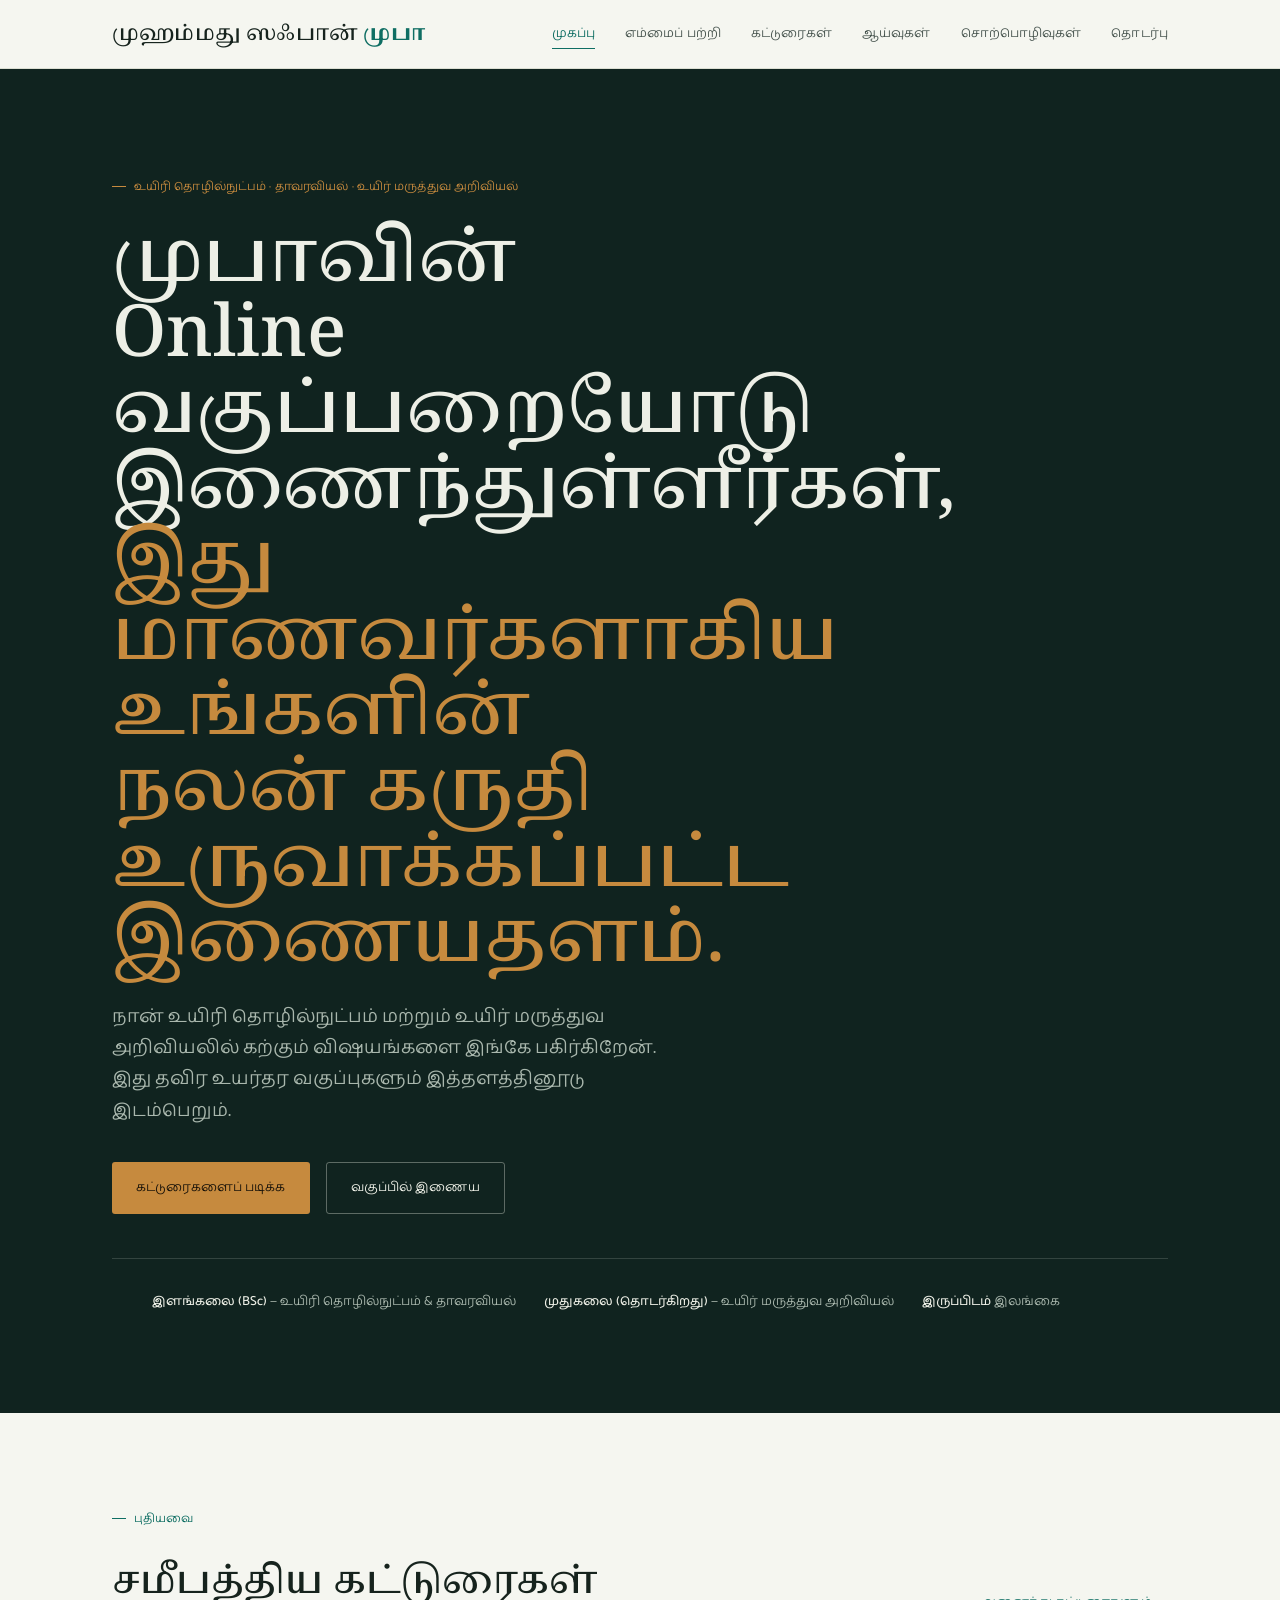
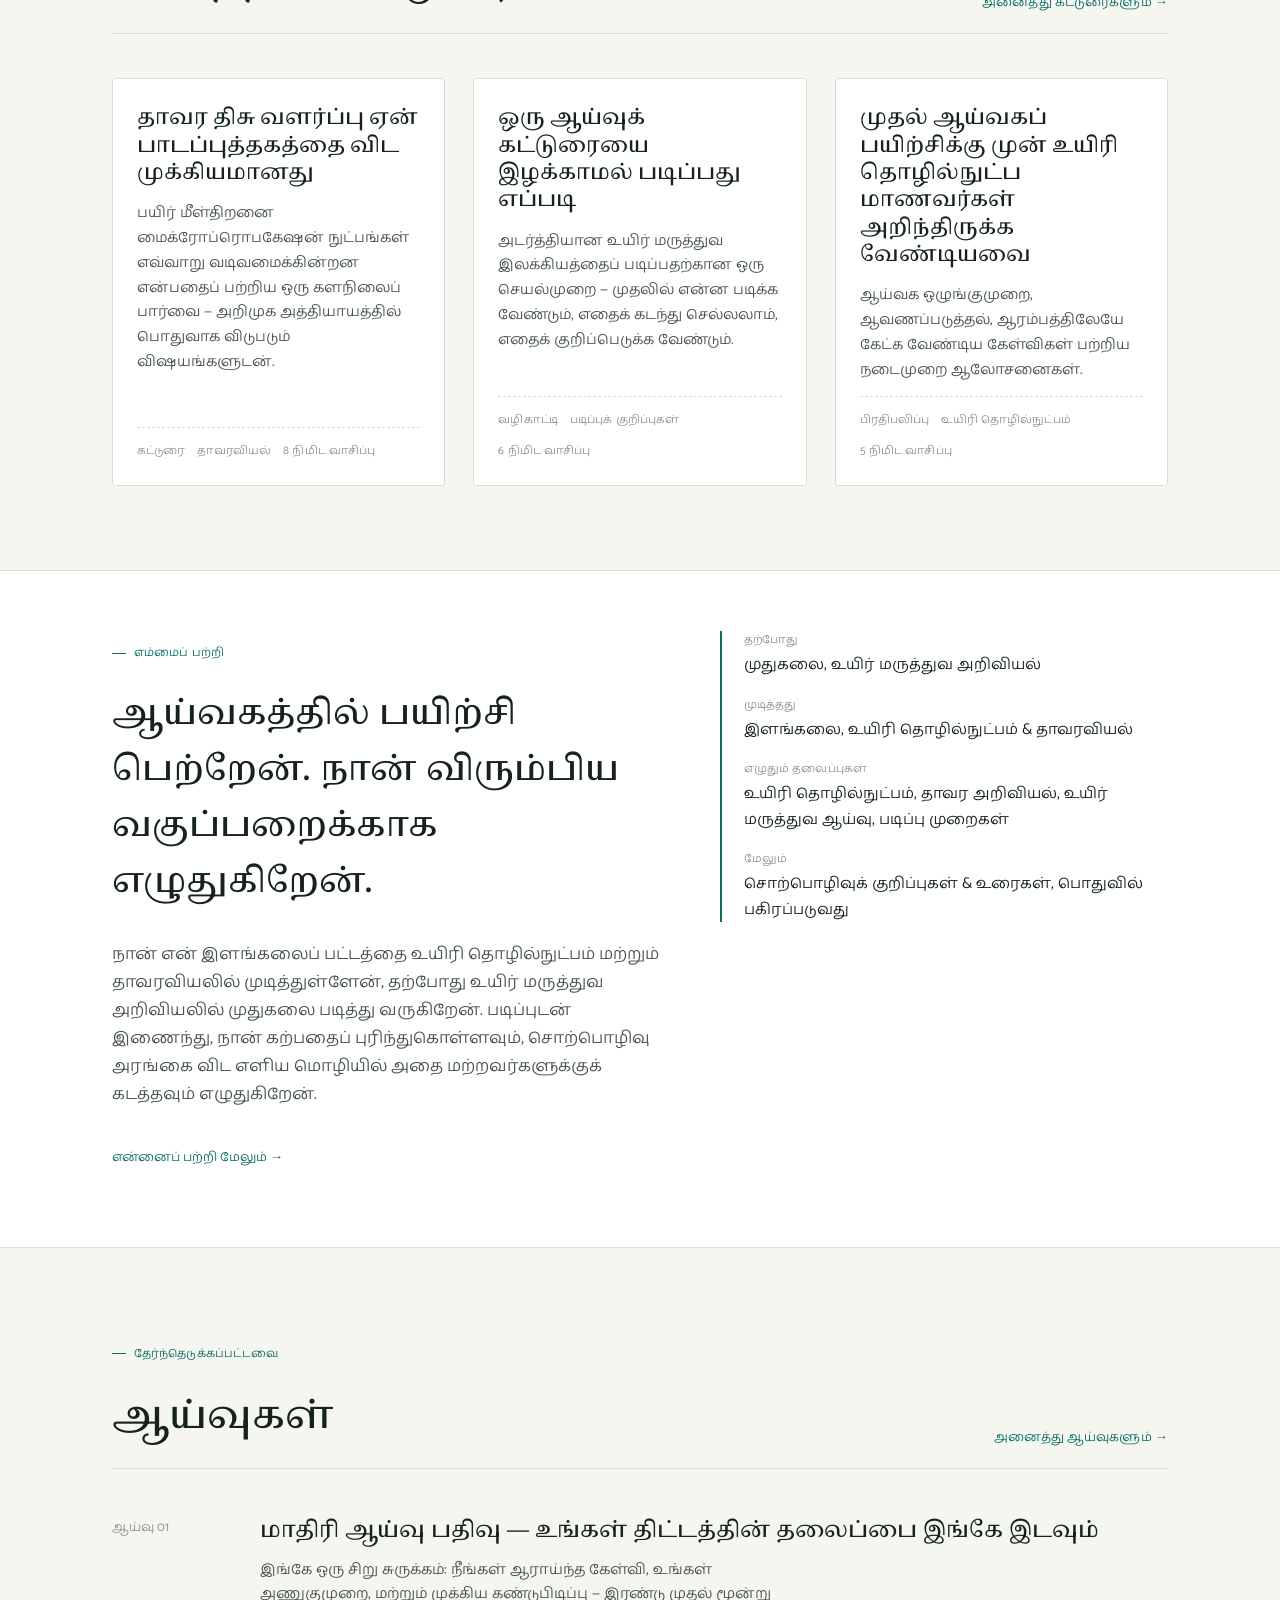
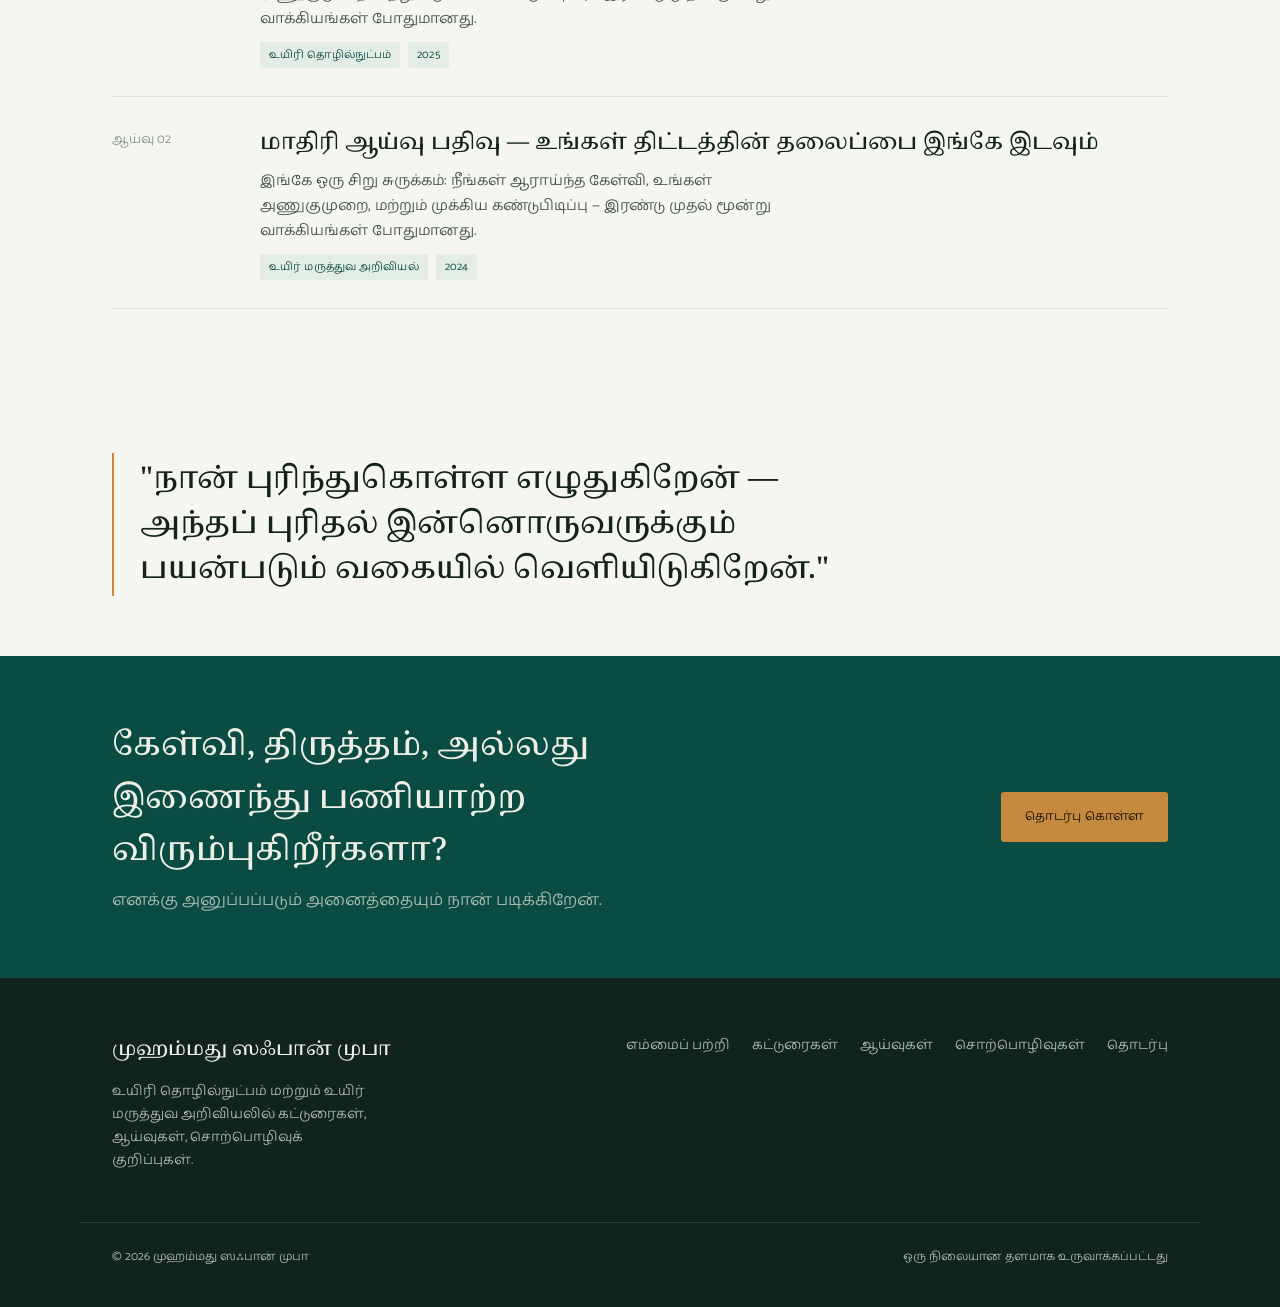
==== index.html @ 87cf4299 "Update index.html" ====
<!DOCTYPE html>
<html lang="ta">
<head>
<meta charset="UTF-8">
<meta name="viewport" content="width=device-width, initial-scale=1.0">
<title>முஹம்மது ஸஃபான் முபா — கட்டுரைகள், ஆய்வுகள் மற்றும் கல்விச் செயல்பாடுகள்</title>
<meta name="description" content="முஹம்மது ஸஃபான் முபா அவர்களின் தனிப்பட்ட கல்வித் தளம் — உயிரி தொழில்நுட்பம், தாவரவியல் மற்றும் உயிர் மருத்துவ அறிவியலில் கட்டுரைகள், ஆய்வுகள், சொற்பொழிவுகள்.">
<link rel="preconnect" href="https://fonts.googleapis.com">
<link rel="preconnect" href="https://fonts.gstatic.com" crossorigin>
<link href="https://fonts.googleapis.com/css2?family=Noto+Serif+Tamil:wght@400;500;600;700&family=Catamaran:wght@400;500;600;700&display=swap" rel="stylesheet">
<link rel="stylesheet" href="css/style.css">
</head>
<body>

<nav class="site-nav">
  <div class="wrap">
    <a href="index.html" class="brand">முஹம்மது ஸஃபான் <strong>முபா</strong></a>
    <button class="nav-toggle" id="navToggle" aria-expanded="false" aria-controls="navLinks">மெனு</button>
    <ul class="nav-links" id="navLinks">
      <li><a href="index.html" aria-current="page">முகப்பு</a></li>
      <li><a href="about.html">எம்மைப் பற்றி</a></li>
      <li><a href="writings.html">கட்டுரைகள்</a></li>
      <li><a href="research.html">ஆய்வுகள்</a></li>
      <li><a href="lectures.html">சொற்பொழிவுகள்</a></li>
      <li><a href="contact.html">தொடர்பு</a></li>
    </ul>
  </div>
</nav>

<header class="hero">
  <div class="wrap">
    <p class="label on-dark">உயிரி தொழில்நுட்பம் · தாவரவியல் · உயிர் மருத்துவ அறிவியல்</p>
    <h1>முபாவின் Online வகுப்பறையோடு இணைந்துள்ளீர்கள்,<br><em> இது மாணவர்களாகிய உங்களின் நலன் கருதி உருவாக்கப்பட்ட இணையதளம்.</em></h1>
    <p class="lede">நான் உயிரி தொழில்நுட்பம் மற்றும் உயிர் மருத்துவ அறிவியலில் கற்கும் விஷயங்களை இங்கே பகிர்கிறேன். இது தவிர உயர்தர வகுப்புகளும் இத்தளத்தினூடு இடம்பெறும்.</p>
    <div class="hero-actions">
      <a href="writings.html" class="btn btn-primary">கட்டுரைகளைப் படிக்க</a>
      <a href="research.html" class="btn btn-ghost">வகுப்பில் இணைய</a>
    </div>
    <ul class="credentials">
      <li><strong>இளங்கலை (BSc)</strong> — உயிரி தொழில்நுட்பம் &amp; தாவரவியல்</li>
      <li><strong>முதுகலை (தொடர்கிறது)</strong> — உயிர் மருத்துவ அறிவியல்</li>
      <li><strong>இருப்பிடம்</strong> இலங்கை</li>
    </ul>
  </div>
</header>

<main>

  <section class="block">
    <div class="wrap">
      <div class="block-head">
        <div>
          <p class="label">புதியவை</p>
          <h2>சமீபத்திய கட்டுரைகள்</h2>
        </div>
        <a href="writings.html" class="see-all">அனைத்து கட்டுரைகளும் →</a>
      </div>
      <div class="card-grid">

        <a href="writings/article-template.html" class="card">
          <h3>தாவர திசு வளர்ப்பு ஏன் பாடப்புத்தகத்தை விட முக்கியமானது</h3>
          <p>பயிர் மீள்திறனை மைக்ரோப்ரொபகேஷன் நுட்பங்கள் எவ்வாறு வடிவமைக்கின்றன என்பதைப் பற்றிய ஒரு களநிலைப் பார்வை — அறிமுக அத்தியாயத்தில் பொதுவாக விடுபடும் விஷயங்களுடன்.</p>
          <div class="meta"><span>கட்டுரை</span><span>தாவரவியல்</span><span>8 நிமிட வாசிப்பு</span></div>
        </a>

        <a href="writings/article-template.html" class="card">
          <h3>ஒரு ஆய்வுக் கட்டுரையை இழக்காமல் படிப்பது எப்படி</h3>
          <p>அடர்த்தியான உயிர் மருத்துவ இலக்கியத்தைப் படிப்பதற்கான ஒரு செயல்முறை — முதலில் என்ன படிக்க வேண்டும், எதைக் கடந்து செல்லலாம், எதைக் குறிப்பெடுக்க வேண்டும்.</p>
          <div class="meta"><span>வழிகாட்டி</span><span>படிப்புக் குறிப்புகள்</span><span>6 நிமிட வாசிப்பு</span></div>
        </a>

        <a href="writings/article-template.html" class="card">
          <h3>முதல் ஆய்வகப் பயிற்சிக்கு முன் உயிரி தொழில்நுட்ப மாணவர்கள் அறிந்திருக்க வேண்டியவை</h3>
          <p>ஆய்வக ஒழுங்குமுறை, ஆவணப்படுத்தல், ஆரம்பத்திலேயே கேட்க வேண்டிய கேள்விகள் பற்றிய நடைமுறை ஆலோசனைகள்.</p>
          <div class="meta"><span>பிரதிபலிப்பு</span><span>உயிரி தொழில்நுட்பம்</span><span>5 நிமிட வாசிப்பு</span></div>
        </a>

      </div>
    </div>
  </section>

  <section class="block tight" style="background:var(--bg-card); border-top:1px solid var(--paper-line); border-bottom:1px solid var(--paper-line);">
    <div class="wrap bio-grid">
      <div>
        <p class="label">எம்மைப் பற்றி</p>
        <h2>ஆய்வகத்தில் பயிற்சி பெற்றேன். நான் விரும்பிய வகுப்பறைக்காக எழுதுகிறேன்.</h2>
        <p style="margin-top:16px; color:var(--ink-soft); max-width:56ch;">
          நான் என் இளங்கலைப் பட்டத்தை உயிரி தொழில்நுட்பம் மற்றும் தாவரவியலில் முடித்துள்ளேன், தற்போது உயிர் மருத்துவ அறிவியலில் முதுகலை படித்து வருகிறேன்.
          படிப்புடன் இணைந்து, நான் கற்பதைப் புரிந்துகொள்ளவும், சொற்பொழிவு அரங்கை விட எளிய மொழியில் அதை மற்றவர்களுக்குக் கடத்தவும் எழுதுகிறேன்.
        </p>
        <p style="margin-top:34px;"><a href="about.html" class="see-all" style="color:var(--accent); font-family:var(--font-mono); font-size:13px; text-decoration:none;">என்னைப் பற்றி மேலும் →</a></p>
      </div>
      <div class="fact-sheet">
        <div class="fact"><span class="k">தற்போது</span><span class="v">முதுகலை, உயிர் மருத்துவ அறிவியல்</span></div>
        <div class="fact"><span class="k">முடித்தது</span><span class="v">இளங்கலை, உயிரி தொழில்நுட்பம் &amp; தாவரவியல்</span></div>
        <div class="fact"><span class="k">எழுதும் தலைப்புகள்</span><span class="v">உயிரி தொழில்நுட்பம், தாவர அறிவியல், உயிர் மருத்துவ ஆய்வு, படிப்பு முறைகள்</span></div>
        <div class="fact"><span class="k">மேலும்</span><span class="v">சொற்பொழிவுக் குறிப்புகள் &amp; உரைகள், பொதுவில் பகிரப்படுவது</span></div>
      </div>
    </div>
  </section>

  <section class="block">
    <div class="wrap">
      <div class="block-head">
        <div>
          <p class="label">தேர்ந்தெடுக்கப்பட்டவை</p>
          <h2>ஆய்வுகள்</h2>
        </div>
        <a href="research.html" class="see-all">அனைத்து ஆய்வுகளும் →</a>
      </div>
      <div class="entry-list">
        <a href="research.html" class="entry">
          <span class="idx">ஆய்வு 01</span>
          <div>
            <h3>மாதிரி ஆய்வு பதிவு — உங்கள் திட்டத்தின் தலைப்பை இங்கே இடவும்</h3>
            <p>இங்கே ஒரு சிறு சுருக்கம்: நீங்கள் ஆராய்ந்த கேள்வி, உங்கள் அணுகுமுறை, மற்றும் முக்கிய கண்டுபிடிப்பு — இரண்டு முதல் மூன்று வாக்கியங்கள் போதுமானது.</p>
            <div class="tags"><span class="tag">உயிரி தொழில்நுட்பம்</span><span class="tag">2025</span></div>
          </div>
        </a>
        <a href="research.html" class="entry">
          <span class="idx">ஆய்வு 02</span>
          <div>
            <h3>மாதிரி ஆய்வு பதிவு — உங்கள் திட்டத்தின் தலைப்பை இங்கே இடவும்</h3>
            <p>இங்கே ஒரு சிறு சுருக்கம்: நீங்கள் ஆராய்ந்த கேள்வி, உங்கள் அணுகுமுறை, மற்றும் முக்கிய கண்டுபிடிப்பு — இரண்டு முதல் மூன்று வாக்கியங்கள் போதுமானது.</p>
            <div class="tags"><span class="tag">உயிர் மருத்துவ அறிவியல்</span><span class="tag">2024</span></div>
          </div>
        </a>
      </div>
    </div>
  </section>

  <section class="block tight">
    <div class="wrap">
      <blockquote class="pull">"நான் புரிந்துகொள்ள எழுதுகிறேன் — அந்தப் புரிதல் இன்னொருவருக்கும் பயன்படும் வகையில் வெளியிடுகிறேன்."</blockquote>
    </div>
  </section>

</main>

<section class="cta-band">
  <div class="wrap">
    <div>
      <h2>கேள்வி, திருத்தம், அல்லது இணைந்து பணியாற்ற விரும்புகிறீர்களா?</h2>
      <p>எனக்கு அனுப்பப்படும் அனைத்தையும் நான் படிக்கிறேன்.</p>
    </div>
    <a href="contact.html" class="btn btn-primary">தொடர்பு கொள்ள</a>
  </div>
</section>

<footer class="site-footer">
  <div class="wrap">
    <div>
      <div class="f-brand">முஹம்மது ஸஃபான் முபா</div>
      <p style="max-width:34ch; color:var(--on-dark-soft); font-size:14px;">உயிரி தொழில்நுட்பம் மற்றும் உயிர் மருத்துவ அறிவியலில் கட்டுரைகள், ஆய்வுகள், சொற்பொழிவுக் குறிப்புகள்.</p>
    </div>
    <ul class="f-links">
      <li><a href="about.html">எம்மைப் பற்றி</a></li>
      <li><a href="writings.html">கட்டுரைகள்</a></li>
      <li><a href="research.html">ஆய்வுகள்</a></li>
      <li><a href="lectures.html">சொற்பொழிவுகள்</a></li>
      <li><a href="contact.html">தொடர்பு</a></li>
    </ul>
  </div>
  <div class="wrap f-bottom">
    <span>© <span id="year"></span> முஹம்மது ஸஃபான் முபா</span>
    <span>ஒரு நிலையான தளமாக உருவாக்கப்பட்டது</span>
  </div>
</footer>

<script src="js/main.js"></script>
</body>
</html>
---- css/style.css ----
/* ============================================================
   Mohammed Sahfan Muba — Personal Academic Site
   Design tokens
   ============================================================ */

:root{
  /* Color */
  --bg:            #F5F6F0;   /* pale herbarium paper */
  --bg-card:       #FFFFFF;
  --bg-dark:       #10231F;   /* deep botanical ink — hero / footer */
  --bg-dark-soft:  #16302A;
  --ink:           #16231D;   /* primary text */
  --ink-soft:      #495650;   /* secondary text */
  --ink-faint:     #8A9690;   /* tertiary / meta text on light */
  --paper-line:    #DBDED2;   /* hairline rules on light */
  --accent:        #0F6E63;   /* specimen teal */
  --accent-deep:   #0A4C44;
  --amber:         #C68A3E;   /* stain-amber, used sparingly */
  --on-dark:       #EDEFE6;
  --on-dark-soft:  #A9B7AD;

  /* Type — Tamil-first stack */
  --font-display: "Noto Serif Tamil", "Iowan Old Style", Georgia, serif;
  --font-body:    "Catamaran", "Noto Sans Tamil", "Segoe UI", sans-serif;
  --font-mono:    "Catamaran", "Noto Sans Tamil", sans-serif;

  --radius: 3px;
}

*{ box-sizing: border-box; }
html{ scroll-behavior: smooth; }

body{
  margin:0;
  background: var(--bg);
  color: var(--ink);
  font-family: var(--font-body);
  font-size: 17px;
  line-height: 1.65;
  -webkit-font-smoothing: antialiased;
}

@media (prefers-reduced-motion: reduce){
  html{ scroll-behavior:auto; }
  *{ animation-duration: 0.001ms !important; transition-duration: 0.001ms !important; }
}

img{ max-width:100%; display:block; }
a{ color: inherit; }

.wrap{
  max-width: 1120px;
  margin: 0 auto;
  padding: 0 32px;
}

/* ---------- Specimen label — signature element ---------- */
.label{
  font-family: var(--font-mono);
  font-size: 12px;
  letter-spacing: 0.01em;
  text-transform: uppercase;
  color: var(--accent);
  display: inline-flex;
  align-items: center;
  gap: 8px;
}
.label::before{
  content: "";
  width: 14px;
  height: 1px;
  background: var(--accent);
  display: inline-block;
}
.label.on-dark{ color: var(--amber); }
.label.on-dark::before{ background: var(--amber); }
.label.muted{ color: var(--ink-faint); }
.label.muted::before{ background: var(--ink-faint); }

/* ---------- Nav ---------- */
.site-nav{
  position: sticky;
  top: 0;
  z-index: 40;
  background: rgba(245,246,240,0.92);
  backdrop-filter: blur(6px);
  border-bottom: 1px solid var(--paper-line);
}
.site-nav .wrap{
  display:flex;
  align-items:center;
  justify-content:space-between;
  height: 68px;
}
.brand{
  font-family: var(--font-display);
  font-size: 21px;
  font-weight: 500;
  text-decoration:none;
  color: var(--ink);
  letter-spacing: 0.01em;
}
.brand strong{ font-weight: 700; color: var(--accent); }
.nav-links{
  display:flex;
  gap: 30px;
  list-style:none;
  margin:0; padding:0;
  font-family: var(--font-mono);
  font-size: 13px;
  letter-spacing: 0.01em;
  text-transform: uppercase;
}
.nav-links a{
  text-decoration:none;
  color: var(--ink-soft);
  padding-bottom: 4px;
  border-bottom: 1px solid transparent;
  transition: color .15s ease, border-color .15s ease;
}
.nav-links a:hover,
.nav-links a[aria-current="page"]{
  color: var(--accent);
  border-color: var(--accent);
}
.nav-toggle{ display:none; }

@media (max-width: 760px){
  .nav-links{
    position:absolute;
    top:68px; left:0; right:0;
    background: var(--bg);
    border-bottom: 1px solid var(--paper-line);
    flex-direction:column;
    gap: 0;
    padding: 8px 32px 20px;
    display:none;
  }
  .nav-links.open{ display:flex; }
  .nav-links a{ padding: 12px 0; border-bottom: 1px solid var(--paper-line); width:100%; }
  .nav-toggle{
    display:inline-flex;
    background:none; border:none; cursor:pointer;
    font-family: var(--font-mono); font-size: 13px; letter-spacing: 0.01em;
    text-transform:uppercase; color:var(--ink); align-items:center; gap:8px;
  }
}

/* ---------- Hero ---------- */
.hero{
  background: var(--bg-dark);
  color: var(--on-dark);
  padding: 96px 0 88px;
  position: relative;
  overflow: hidden;
}
.hero .wrap{ position:relative; z-index:2; }
.hero .label{ margin-bottom: 26px; }
.hero h1{
  font-family: var(--font-display);
  font-weight: 500;
  font-size: clamp(40px, 6vw, 72px);
  line-height: 1.05;
  margin: 0 0 22px;
  max-width: 14ch;
}
.hero h1 em{
  font-style: normal;
  color: var(--amber);
  font-weight: 500;
}
.hero p.lede{
  font-size: 19px;
  color: var(--on-dark-soft);
  max-width: 52ch;
  margin: 0 0 36px;
}
.hero-actions{ display:flex; gap: 16px; flex-wrap:wrap; }

.btn{
  font-family: var(--font-mono);
  font-size: 13px;
  letter-spacing: 0.01em;
  text-transform: uppercase;
  text-decoration:none;
  padding: 14px 24px;
  border-radius: var(--radius);
  display:inline-flex;
  align-items:center;
  gap:10px;
  transition: transform .15s ease, background .15s ease, border-color .15s ease;
}
.btn-primary{
  background: var(--amber);
  color: #1B140A;
}
.btn-primary:hover{ transform: translateY(-1px); }
.btn-ghost{
  border: 1px solid rgba(237,239,230,0.35);
  color: var(--on-dark);
}
.btn-ghost:hover{ border-color: var(--amber); color: var(--amber); }

/* botanical line-art accent */
.hero-veins{
  position:absolute;
  right: -60px; top: 50%; transform: translateY(-50%);
  width: 480px; height: 480px;
  opacity: 0.16;
  z-index:1;
  pointer-events:none;
}
@media (max-width: 900px){ .hero-veins{ display:none; } }

.credentials{
  display:flex;
  flex-wrap:wrap;
  gap: 10px 28px;
  margin-top: 44px;
  padding-top: 32px;
  border-top: 1px solid rgba(237,239,230,0.16);
  font-family: var(--font-mono);
  font-size: 13px;
  color: var(--on-dark-soft);
}
.credentials li{ list-style:none; }
.credentials strong{ color: var(--on-dark); font-weight: 500; }

/* ---------- Section scaffolding ---------- */
section.block{ padding: 84px 0; }
section.block.tight{ padding: 60px 0; }
.block-head{
  display:flex;
  justify-content:space-between;
  align-items:flex-end;
  gap: 20px;
  margin-bottom: 44px;
  border-bottom: 1px solid var(--paper-line);
  padding-bottom: 20px;
}
.block-head h2{
  font-family: var(--font-display);
  font-size: clamp(28px, 3.4vw, 38px);
  font-weight: 500;
  margin: 10px 0 0;
}
.block-head .see-all{
  font-family: var(--font-mono);
  font-size: 13px;
  text-transform: uppercase;
  letter-spacing: 0.01em;
  text-decoration: none;
  color: var(--accent);
  white-space: nowrap;
}
.block-head .see-all:hover{ text-decoration: underline; }

/* ---------- Cards ---------- */
.card-grid{
  display:grid;
  grid-template-columns: repeat(3, 1fr);
  gap: 28px;
}
@media (max-width: 900px){ .card-grid{ grid-template-columns: 1fr 1fr; } }
@media (max-width: 640px){ .card-grid{ grid-template-columns: 1fr; } }

.card{
  background: var(--bg-card);
  border: 1px solid var(--paper-line);
  border-radius: var(--radius);
  padding: 26px 24px 24px;
  display:flex;
  flex-direction:column;
  gap: 14px;
  text-decoration:none;
  color: var(--ink);
  transition: border-color .15s ease, transform .15s ease;
}
.card:hover{ border-color: var(--accent); transform: translateY(-2px); }
.card h3{
  font-family: var(--font-display);
  font-size: 21px;
  font-weight: 500;
  margin: 0;
  line-height: 1.3;
}
.card p{ margin:0; color: var(--ink-soft); font-size: 15px; }
.card .meta{
  font-family: var(--font-mono);
  font-size: 11.5px;
  letter-spacing: 0.01em;
  text-transform: uppercase;
  color: var(--ink-faint);
  display:flex; gap: 12px; flex-wrap:wrap;
  margin-top: auto;
  padding-top: 14px;
  border-top: 1px dashed var(--paper-line);
}

/* ---------- Lists (research / lectures) ---------- */
.entry-list{ display:flex; flex-direction:column; }
.entry{
  display:grid;
  grid-template-columns: 120px 1fr;
  gap: 28px;
  padding: 28px 0;
  border-bottom: 1px solid var(--paper-line);
  text-decoration:none;
  color: var(--ink);
}
.entry:first-child{ padding-top:0; }
.entry .idx{
  font-family: var(--font-mono);
  font-size: 13px;
  color: var(--ink-faint);
  padding-top: 4px;
}
.entry h3{
  font-family: var(--font-display);
  font-size: 22px;
  font-weight: 500;
  margin: 0 0 8px;
}
.entry p{ margin:0 0 10px; color: var(--ink-soft); font-size: 15px; max-width: 62ch; }
.entry .tags{ display:flex; gap:8px; flex-wrap:wrap; }
.tag{
  font-family: var(--font-mono);
  font-size: 11px;
  text-transform:uppercase;
  letter-spacing: 0.01em;
  color: var(--accent-deep);
  background: rgba(15,110,99,0.08);
  padding: 4px 9px;
  border-radius: 2px;
}
@media (max-width: 640px){
  .entry{ grid-template-columns: 1fr; gap: 6px; }
}

/* ---------- About / bio strip ---------- */
.bio-grid{
  display:grid;
  grid-template-columns: 1.1fr 0.9fr;
  gap: 60px;
  align-items:start;
}
@media (max-width: 800px){ .bio-grid{ grid-template-columns: 1fr; gap: 36px; } }
.bio-grid h2{
  font-family: var(--font-display);
  font-size: clamp(26px, 3vw, 34px);
  font-weight: 500;
  margin-top: 12px;
}
.fact-sheet{
  border-left: 2px solid var(--accent);
  padding-left: 22px;
  display:flex;
  flex-direction:column;
  gap: 18px;
}
.fact{ display:flex; flex-direction:column; gap:2px; }
.fact .k{
  font-family: var(--font-mono);
  font-size: 11.5px;
  text-transform:uppercase;
  letter-spacing: 0.01em;
  color: var(--ink-faint);
}
.fact .v{ font-size: 15.5px; color: var(--ink); }

/* ---------- Pull quote ---------- */
.pull{
  font-family: var(--font-display);
  font-style: normal;
  font-weight: 500;
  font-size: clamp(22px, 2.6vw, 30px);
  line-height: 1.5;
  color: var(--ink);
  max-width: 46ch;
  margin: 0;
  padding: 4px 0 4px 26px;
  border-left: 2px solid var(--amber);
}

/* ---------- CTA band ---------- */
.cta-band{
  background: var(--accent-deep);
  color: var(--on-dark);
  padding: 64px 0;
}
.cta-band .wrap{
  display:flex;
  justify-content:space-between;
  align-items:center;
  gap: 24px;
  flex-wrap:wrap;
}
.cta-band h2{
  font-family: var(--font-display);
  font-weight: 500;
  font-size: clamp(24px, 3vw, 32px);
  margin:0;
  max-width: 30ch;
}
.cta-band p{ margin: 8px 0 0; color: var(--on-dark-soft); }

/* ---------- Footer ---------- */
footer.site-footer{
  background: var(--bg-dark);
  color: var(--on-dark-soft);
  padding: 56px 0 40px;
  font-size: 14px;
}
footer .wrap{
  display:flex;
  justify-content:space-between;
  gap: 30px;
  flex-wrap:wrap;
}
footer .f-brand{
  font-family: var(--font-display);
  font-weight: 500;
  font-size: 19px;
  color: var(--on-dark);
  margin-bottom: 10px;
}
footer .f-links{ display:flex; gap: 22px; list-style:none; padding:0; margin:0; flex-wrap:wrap; }
footer .f-links a{ text-decoration:none; color: var(--on-dark-soft); }
footer .f-links a:hover{ color: var(--amber); }
footer .f-bottom{
  margin-top: 36px;
  padding-top: 24px;
  border-top: 1px solid rgba(237,239,230,0.12);
  font-family: var(--font-mono);
  font-size: 12px;
  display:flex;
  justify-content:space-between;
  flex-wrap:wrap;
  gap: 10px;
}

/* ---------- Page header (inner pages) ---------- */
.page-header{
  background: var(--bg-dark);
  color: var(--on-dark);
  padding: 64px 0 52px;
}
.page-header h1{
  font-family: var(--font-display);
  font-weight: 500;
  font-size: clamp(34px, 5vw, 52px);
  margin: 16px 0 0;
}
.page-header p{ color: var(--on-dark-soft); max-width: 60ch; margin-top: 14px; }

/* ---------- Filter row (writings index) ---------- */
.filter-row{
  display:flex;
  gap: 10px;
  flex-wrap:wrap;
  margin-bottom: 40px;
}
.filter-row a{
  font-family: var(--font-mono);
  font-size: 12px;
  text-transform: uppercase;
  letter-spacing: 0.01em;
  text-decoration:none;
  color: var(--ink-soft);
  border: 1px solid var(--paper-line);
  padding: 8px 14px;
  border-radius: 999px;
}
.filter-row a.active,
.filter-row a:hover{ border-color: var(--accent); color: var(--accent); }

/* ---------- Article page ---------- */
.article{ padding: 64px 0 100px; }
.article .wrap{ max-width: 760px; }
.article .label{ margin-bottom: 18px; }
.article h1{
  font-family: var(--font-display);
  font-size: clamp(32px, 5vw, 46px);
  font-weight: 500;
  line-height: 1.15;
  margin: 0 0 18px;
}
.article .article-meta{
  font-family: var(--font-mono);
  font-size: 13px;
  color: var(--ink-faint);
  display:flex; gap:18px; flex-wrap:wrap;
  padding-bottom: 30px;
  margin-bottom: 40px;
  border-bottom: 1px solid var(--paper-line);
}
.article .lede{ font-size: 19px; color: var(--ink-soft); margin-bottom: 30px; }
.article h2{ font-family: var(--font-display); font-size: 26px; font-weight:500; margin-top: 46px; }
.article h3{ font-family: var(--font-display); font-size: 21px; font-weight:500; margin-top: 34px; }
.article p{ margin: 0 0 20px; }
.article blockquote{
  margin: 34px 0;
  padding-left: 24px;
  border-left: 2px solid var(--amber);
  font-family: var(--font-display);
  font-weight: 500;
  font-size: 20px;
  color: var(--ink-soft);
}
.article ul, .article ol{ padding-left: 22px; margin-bottom: 20px; }
.article li{ margin-bottom: 8px; }
.article .back-link{
  display:inline-flex; align-items:center; gap:8px;
  font-family: var(--font-mono); font-size: 13px; text-transform:uppercase;
  letter-spacing: 0.01em; text-decoration:none; color: var(--accent);
  margin-bottom: 30px;
}

/* ---------- Contact ---------- */
.contact-grid{
  display:grid;
  grid-template-columns: 1fr 1fr;
  gap: 60px;
}
@media (max-width: 800px){ .contact-grid{ grid-template-columns: 1fr; gap:36px; } }
.contact-list{ list-style:none; padding:0; margin:0; display:flex; flex-direction:column; gap:22px; }
.contact-list a{ text-decoration:none; }
.contact-list .k{
  font-family: var(--font-mono); font-size: 11.5px; text-transform:uppercase;
  letter-spacing: 0.01em; color: var(--ink-faint); display:block; margin-bottom:4px;
}
.contact-list .v{ font-size: 18px; font-family: var(--font-display); }
.contact-list .v:hover{ color: var(--accent); }

form.contact-form{ display:flex; flex-direction:column; gap: 18px; }
form.contact-form label{
  font-family: var(--font-mono); font-size: 11.5px; text-transform:uppercase;
  letter-spacing: 0.01em; color: var(--ink-faint); margin-bottom:6px; display:block;
}
form.contact-form input,
form.contact-form textarea{
  width:100%;
  font-family: var(--font-body);
  font-size: 15px;
  padding: 12px 14px;
  border: 1px solid var(--paper-line);
  border-radius: var(--radius);
  background: var(--bg-card);
  color: var(--ink);
}
form.contact-form input:focus,
form.contact-form textarea:focus{
  outline: 2px solid var(--accent);
  outline-offset: 1px;
}
form.contact-form button{
  align-self:flex-start;
  border:none;
  cursor:pointer;
  font-family: var(--font-mono);
  font-size: 13px;
  letter-spacing: 0.01em;
  text-transform:uppercase;
  background: var(--accent);
  color: #fff;
  padding: 14px 26px;
  border-radius: var(--radius);
}
form.contact-form button:hover{ background: var(--accent-deep); }

/* Focus visibility for all interactive elements */
a:focus-visible, button:focus-visible{
  outline: 2px solid var(--accent);
  outline-offset: 2px;
}
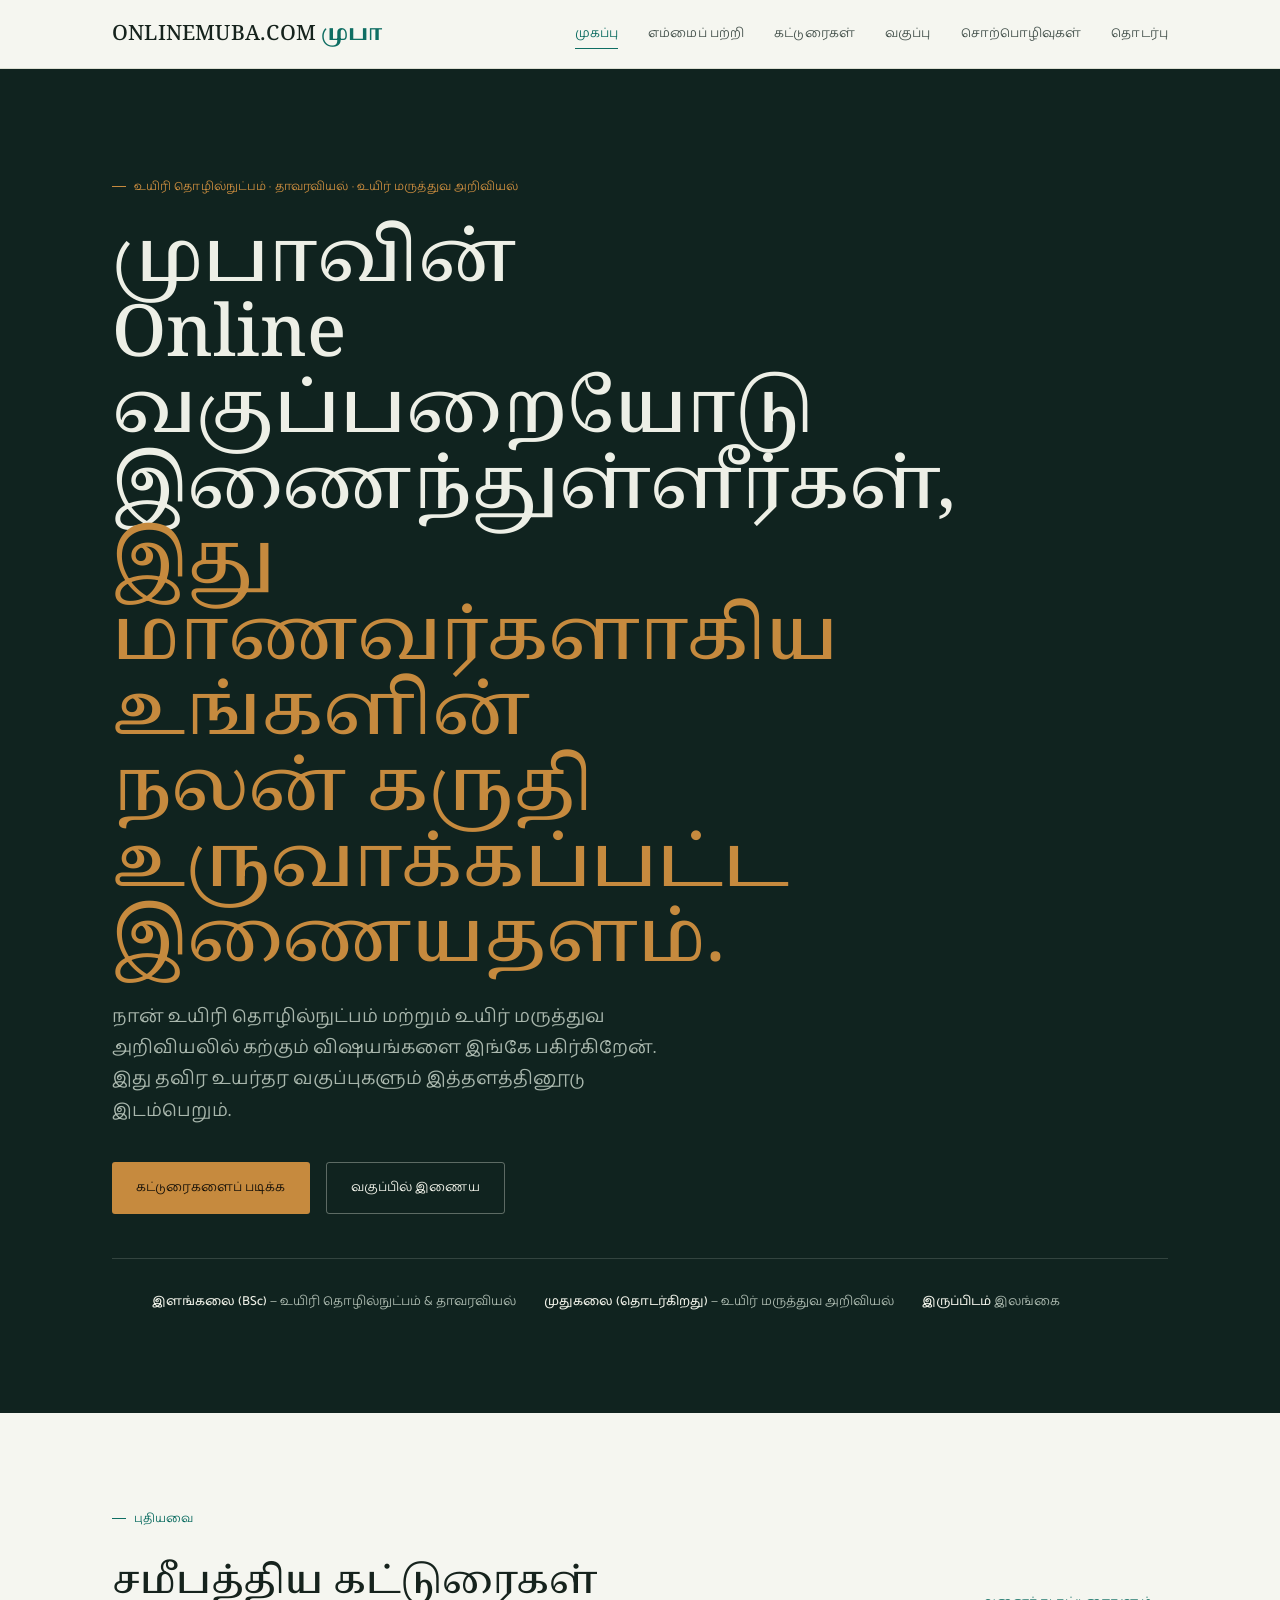
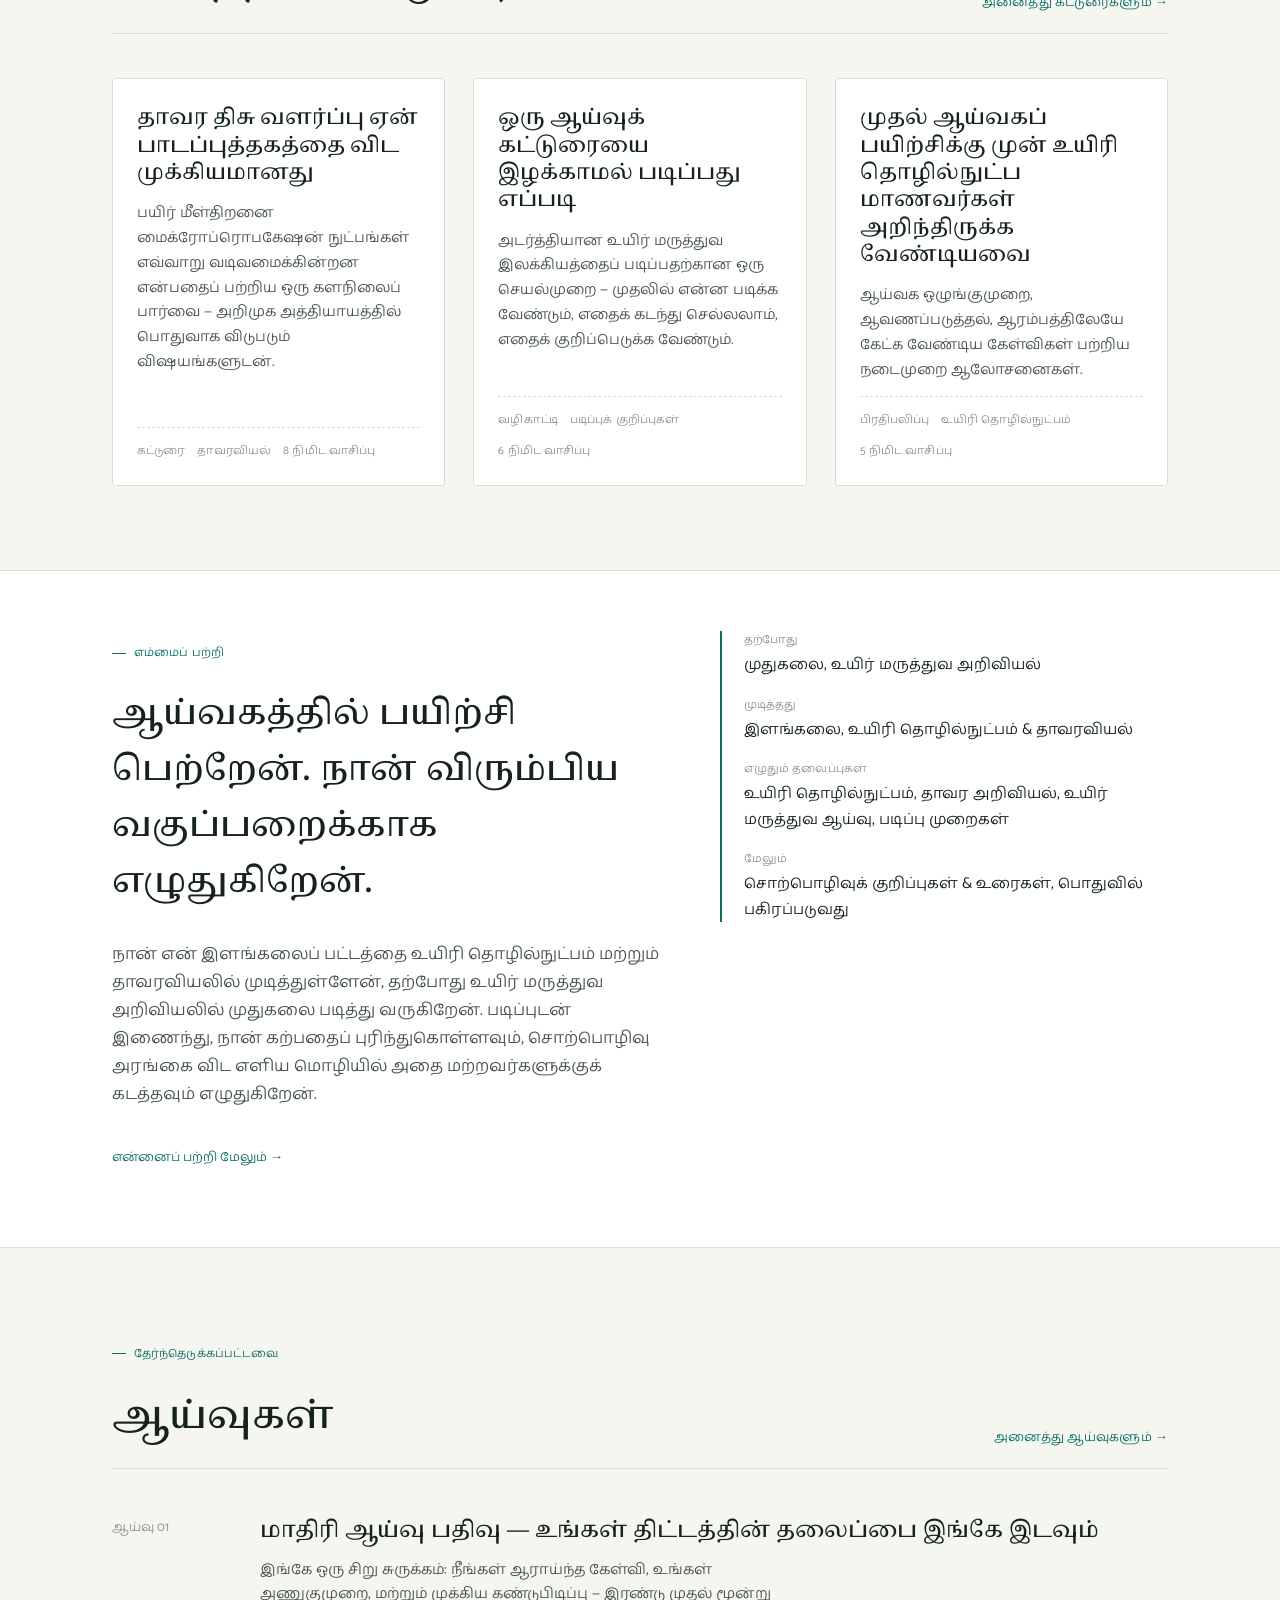
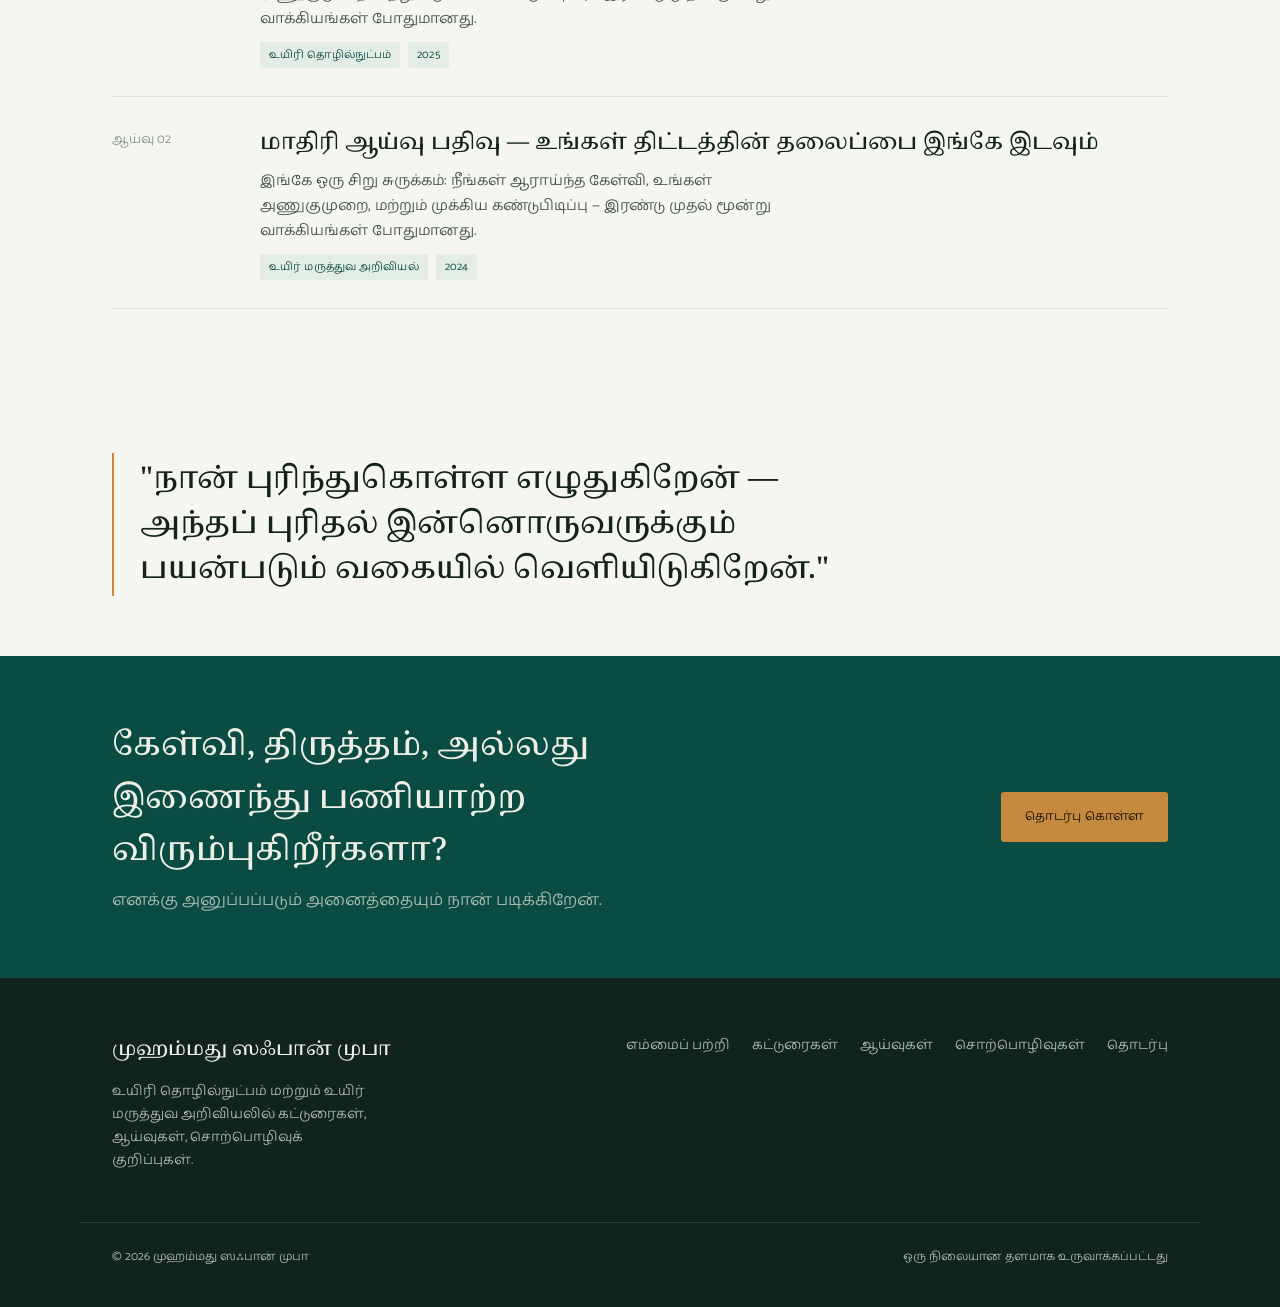
==== commit 56910118: "Update index.html" ====
--- a/index.html
+++ b/index.html
@@ -3,8 +3,8 @@
 <head>
 <meta charset="UTF-8">
 <meta name="viewport" content="width=device-width, initial-scale=1.0">
-<title>முஹம்மது ஸஃபான் முபா — கட்டுரைகள், ஆய்வுகள் மற்றும் கல்விச் செயல்பாடுகள்</title>
-<meta name="description" content="முஹம்மது ஸஃபான் முபா அவர்களின் தனிப்பட்ட கல்வித் தளம் — உயிரி தொழில்நுட்பம், தாவரவியல் மற்றும் உயிர் மருத்துவ அறிவியலில் கட்டுரைகள், ஆய்வுகள், சொற்பொழிவுகள்.">
+<title>ONLINEMUBA.COM — கட்டுரைகள், ஆய்வுகள் மற்றும் கல்விச் செயல்பாடுகள்</title>
+<meta name="description" content="முஹம்மது ஸஃபான் முபா அவர்களின் தனிப்பட்ட கல்வித் தளம் — உயிரி தொழில்நுட்பம், தாவரவியல் மற்றும் உயிர் மருத்துவ அறிவியலில் கட்டுரைகள், ஆய்வுகள், சொற்பொழிவுகள் என்பவற்றோடு தமிழ் மொழி விஞ்ஞான மாணவர்களுக்கு ஏற்ற வகையில் உருவாக்கப்பட்டுள்ளது.">
 <link rel="preconnect" href="https://fonts.googleapis.com">
 <link rel="preconnect" href="https://fonts.gstatic.com" crossorigin>
 <link href="https://fonts.googleapis.com/css2?family=Noto+Serif+Tamil:wght@400;500;600;700&family=Catamaran:wght@400;500;600;700&display=swap" rel="stylesheet">
@@ -14,13 +14,13 @@
 
 <nav class="site-nav">
   <div class="wrap">
-    <a href="index.html" class="brand">முஹம்மது ஸஃபான் <strong>முபா</strong></a>
+    <a href="index.html" class="brand">ONLINEMUBA.COM <strong>முபா</strong></a>
     <button class="nav-toggle" id="navToggle" aria-expanded="false" aria-controls="navLinks">மெனு</button>
     <ul class="nav-links" id="navLinks">
       <li><a href="index.html" aria-current="page">முகப்பு</a></li>
       <li><a href="about.html">எம்மைப் பற்றி</a></li>
       <li><a href="writings.html">கட்டுரைகள்</a></li>
-      <li><a href="research.html">ஆய்வுகள்</a></li>
+      <li><a href="research.html">வகுப்பு</a></li>
       <li><a href="lectures.html">சொற்பொழிவுகள்</a></li>
       <li><a href="contact.html">தொடர்பு</a></li>
     </ul>
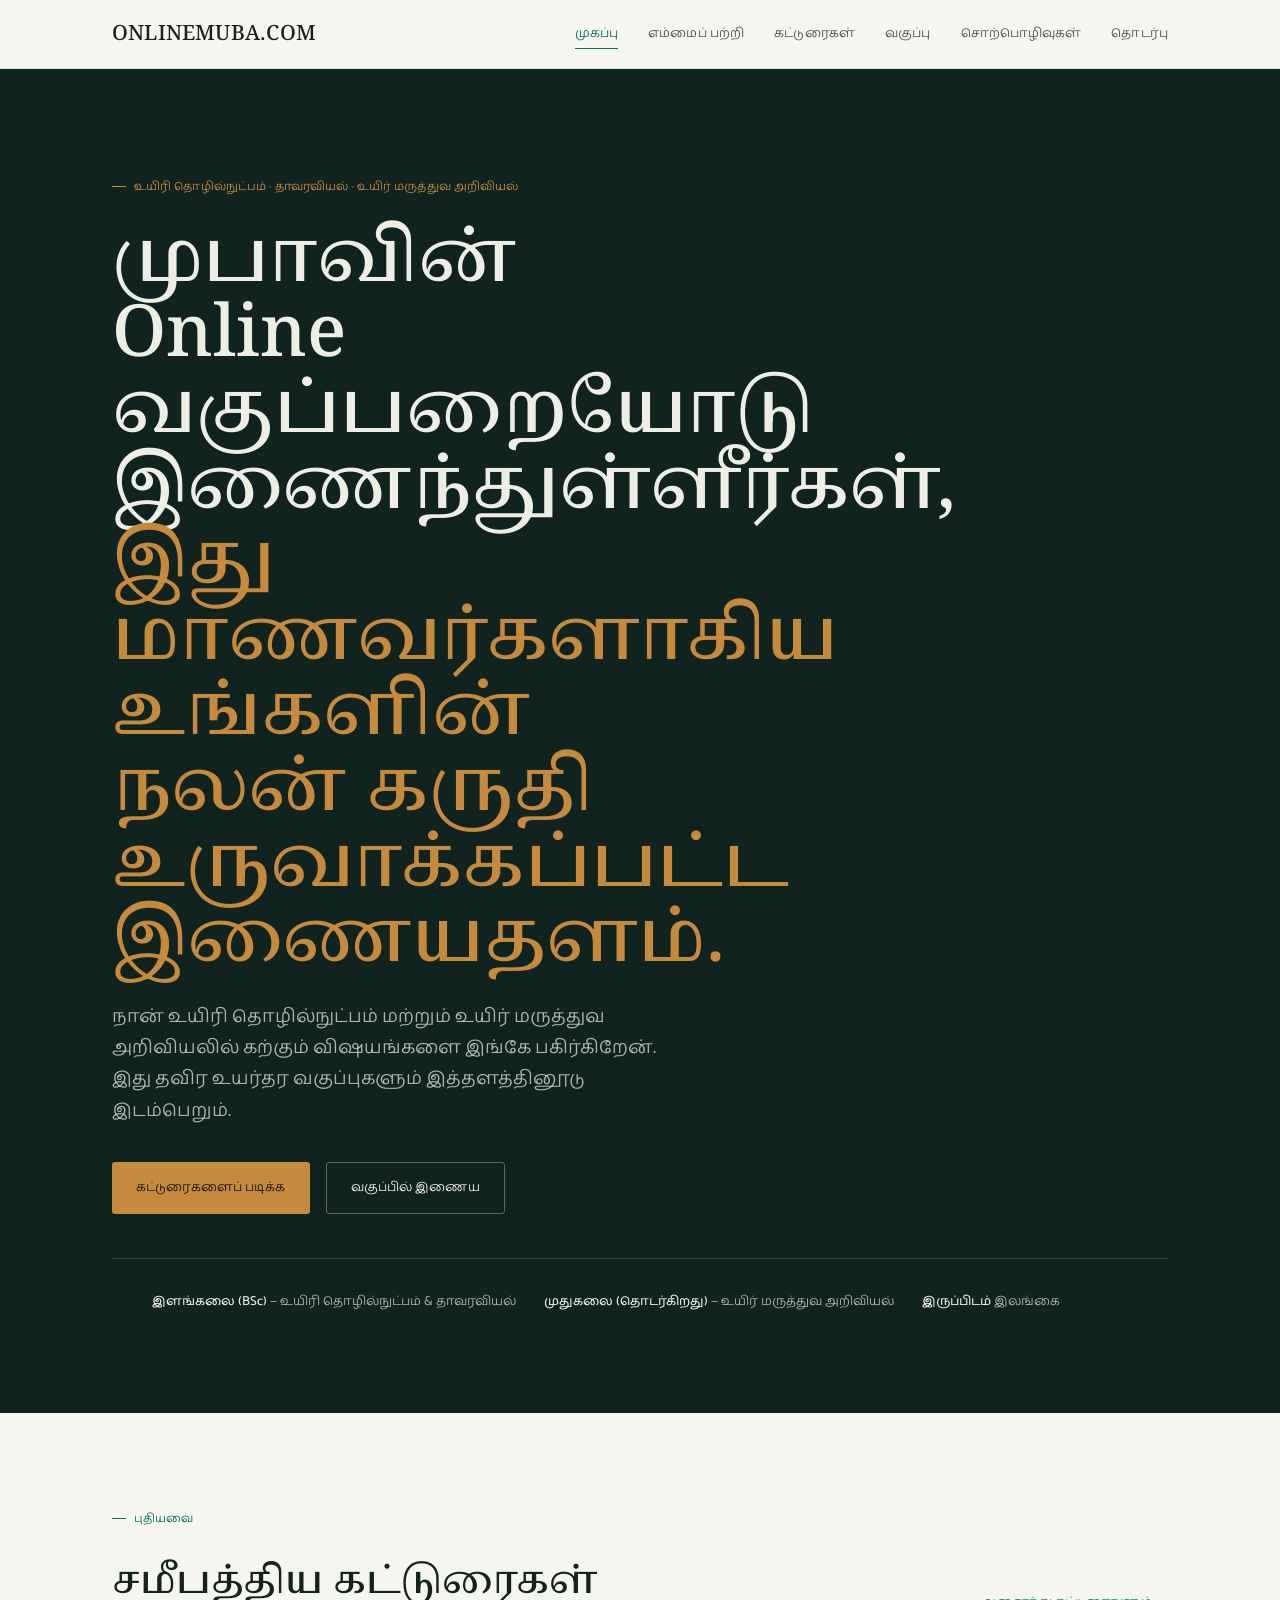
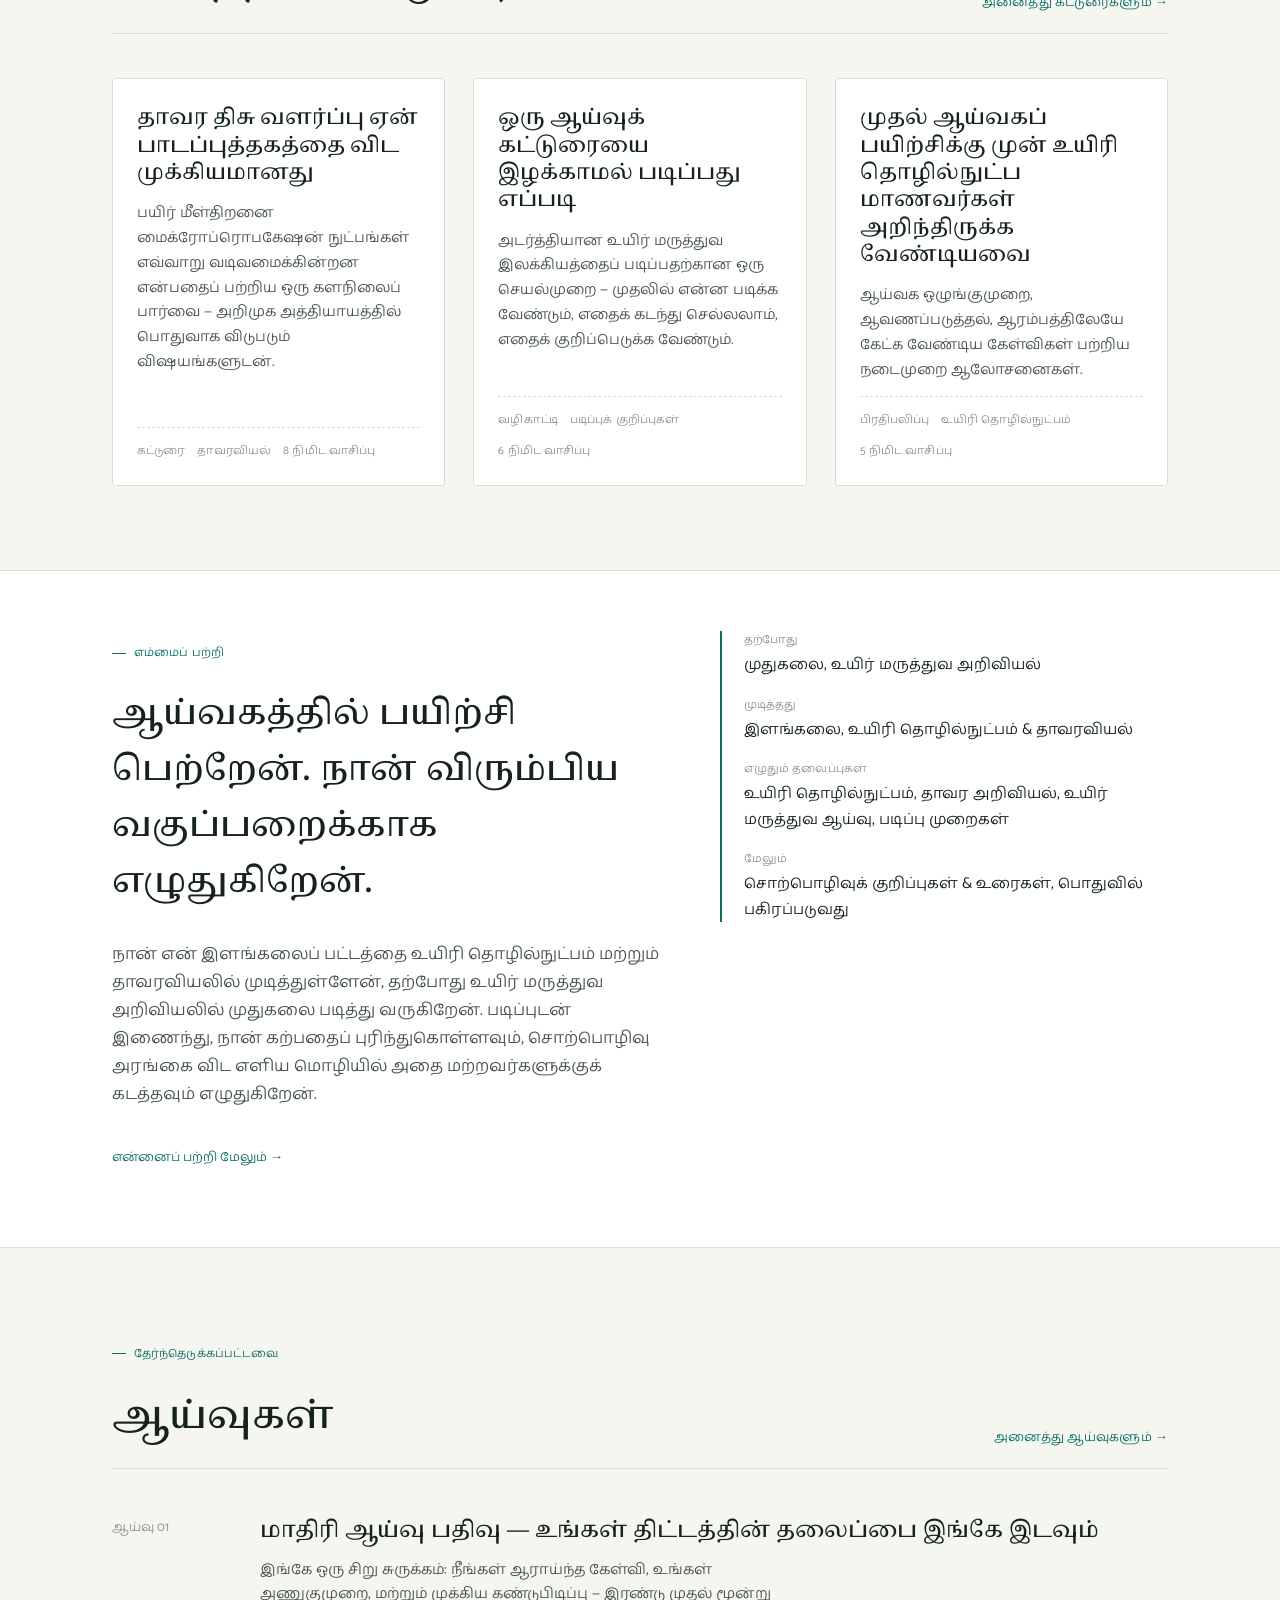
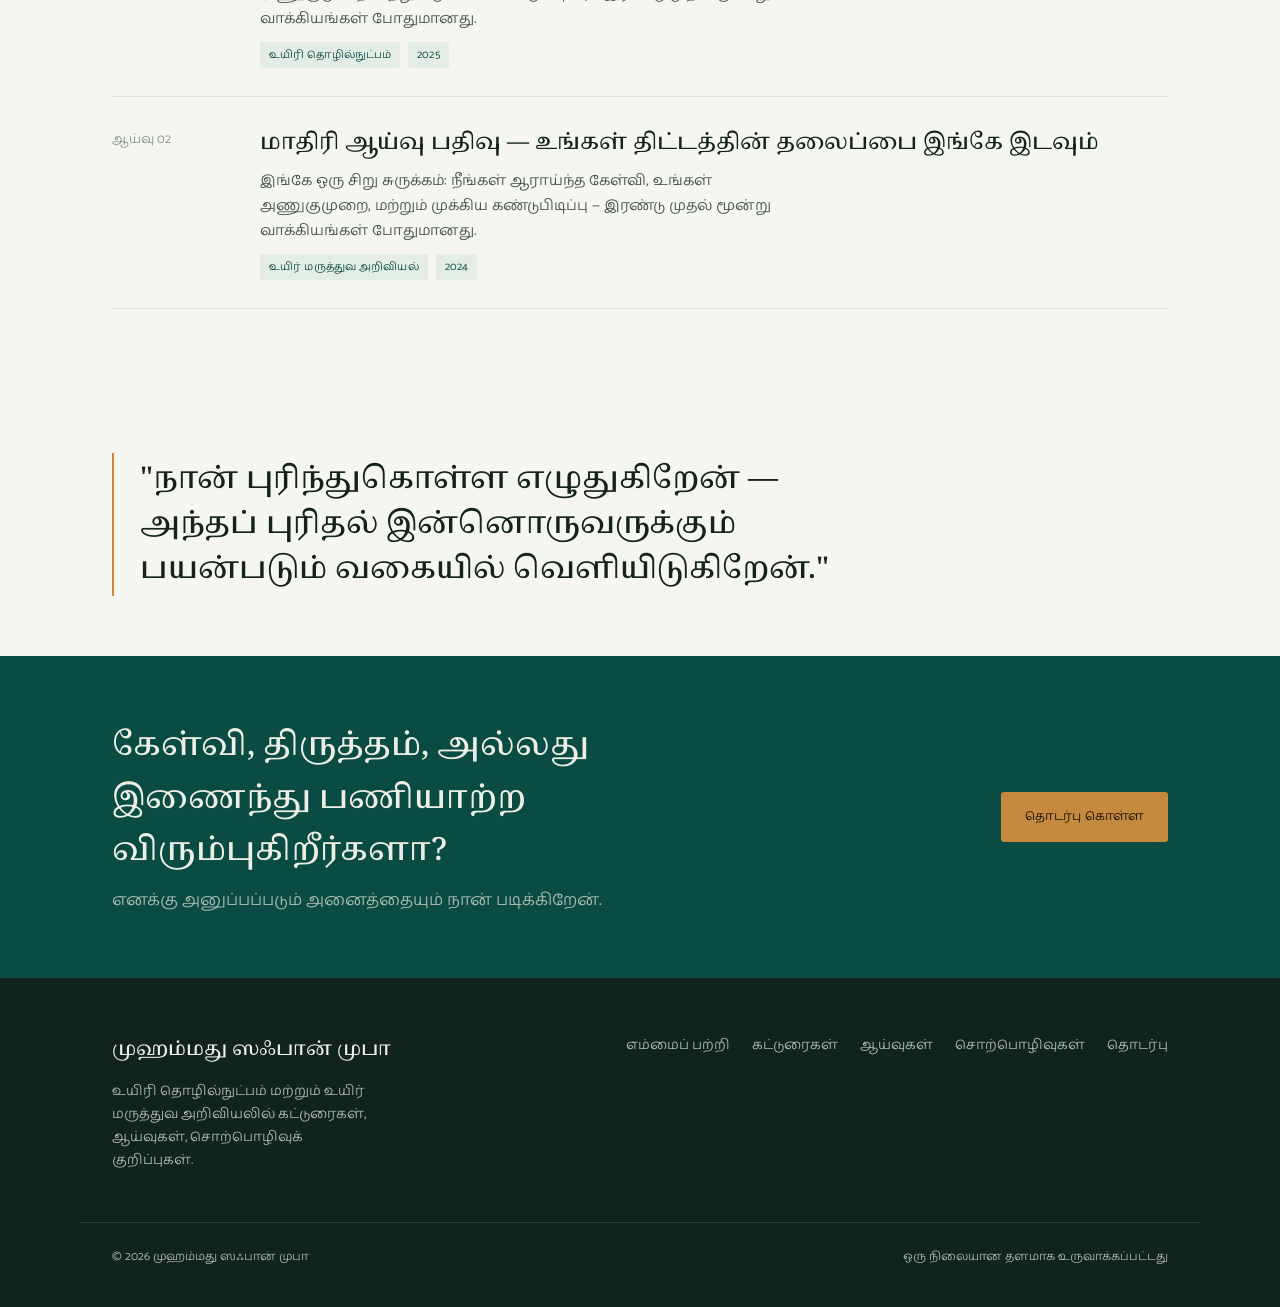
==== commit 65c42c19: "Update index.html" ====
--- a/index.html
+++ b/index.html
@@ -14,7 +14,7 @@
 
 <nav class="site-nav">
   <div class="wrap">
-    <a href="index.html" class="brand">ONLINEMUBA.COM <strong>முபா</strong></a>
+    <a href="index.html" class="brand">ONLINEMUBA.COM <strong></strong></a>
     <button class="nav-toggle" id="navToggle" aria-expanded="false" aria-controls="navLinks">மெனு</button>
     <ul class="nav-links" id="navLinks">
       <li><a href="index.html" aria-current="page">முகப்பு</a></li>
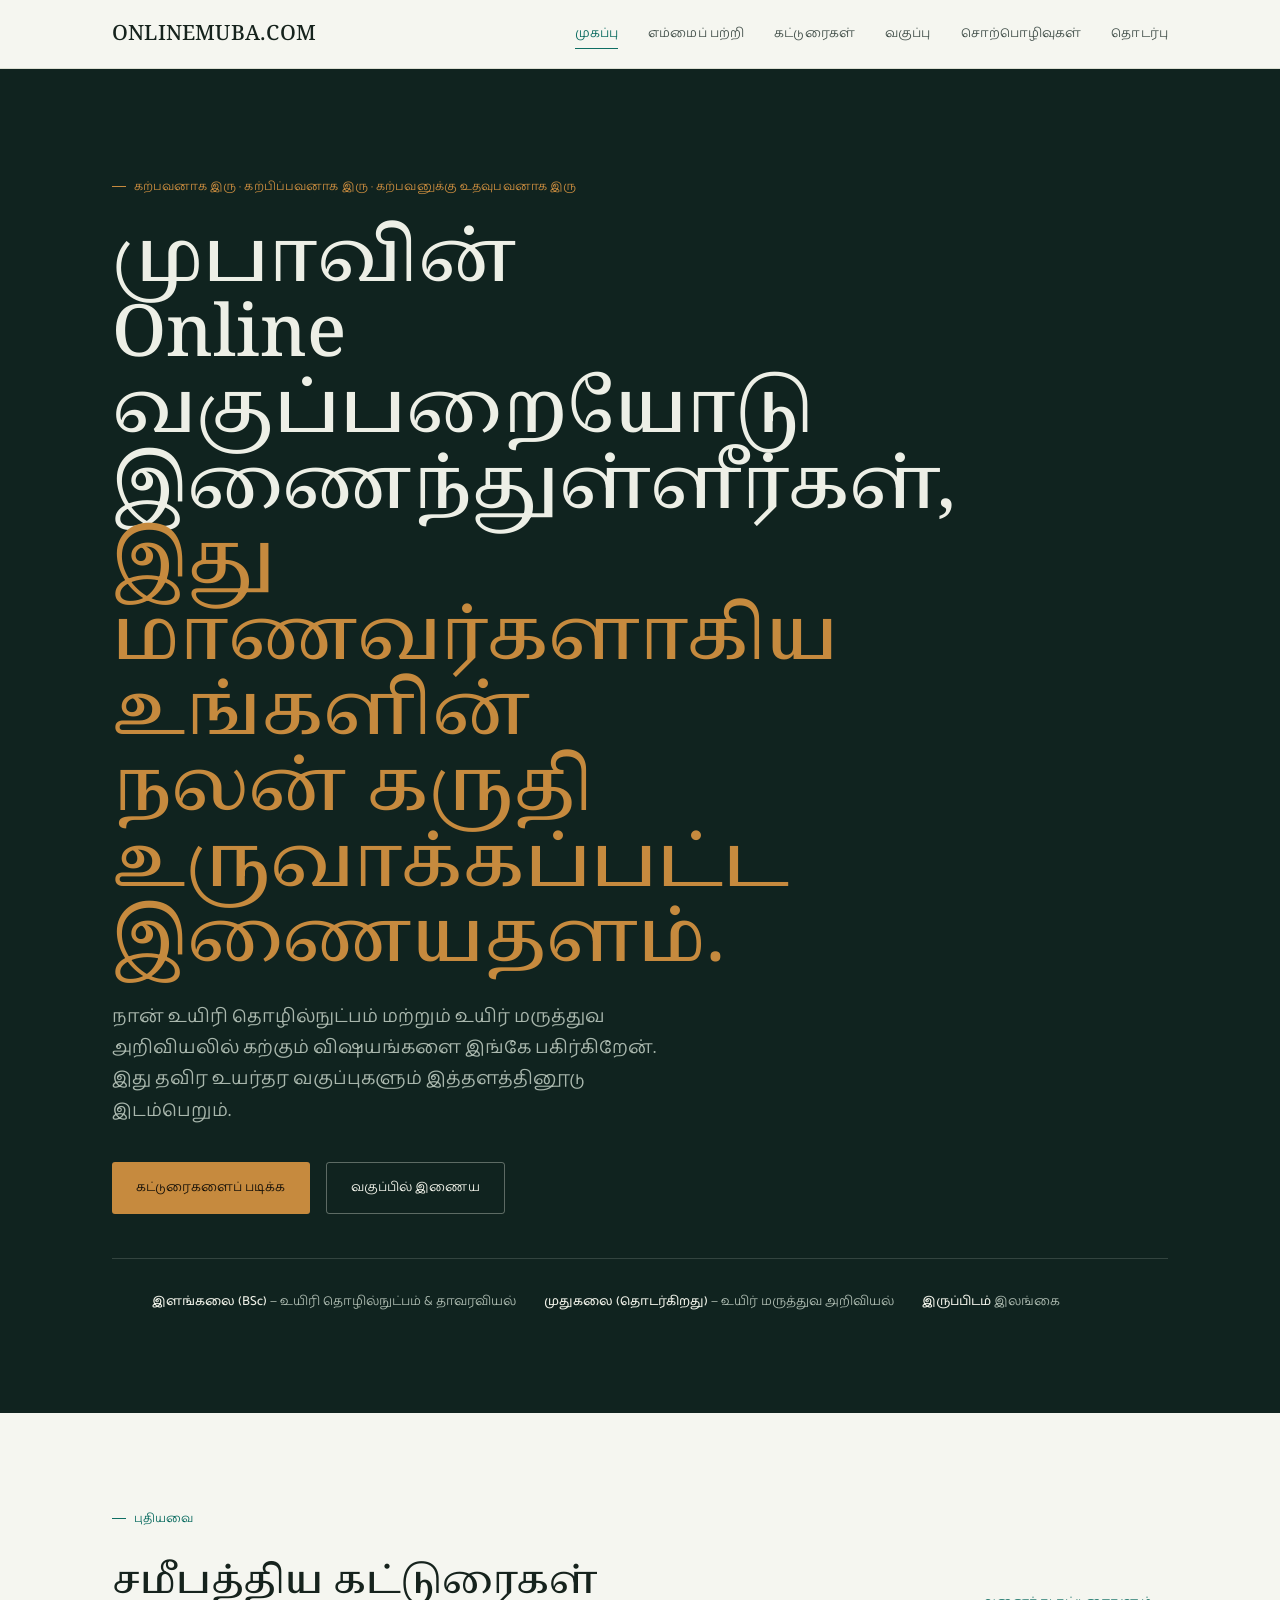
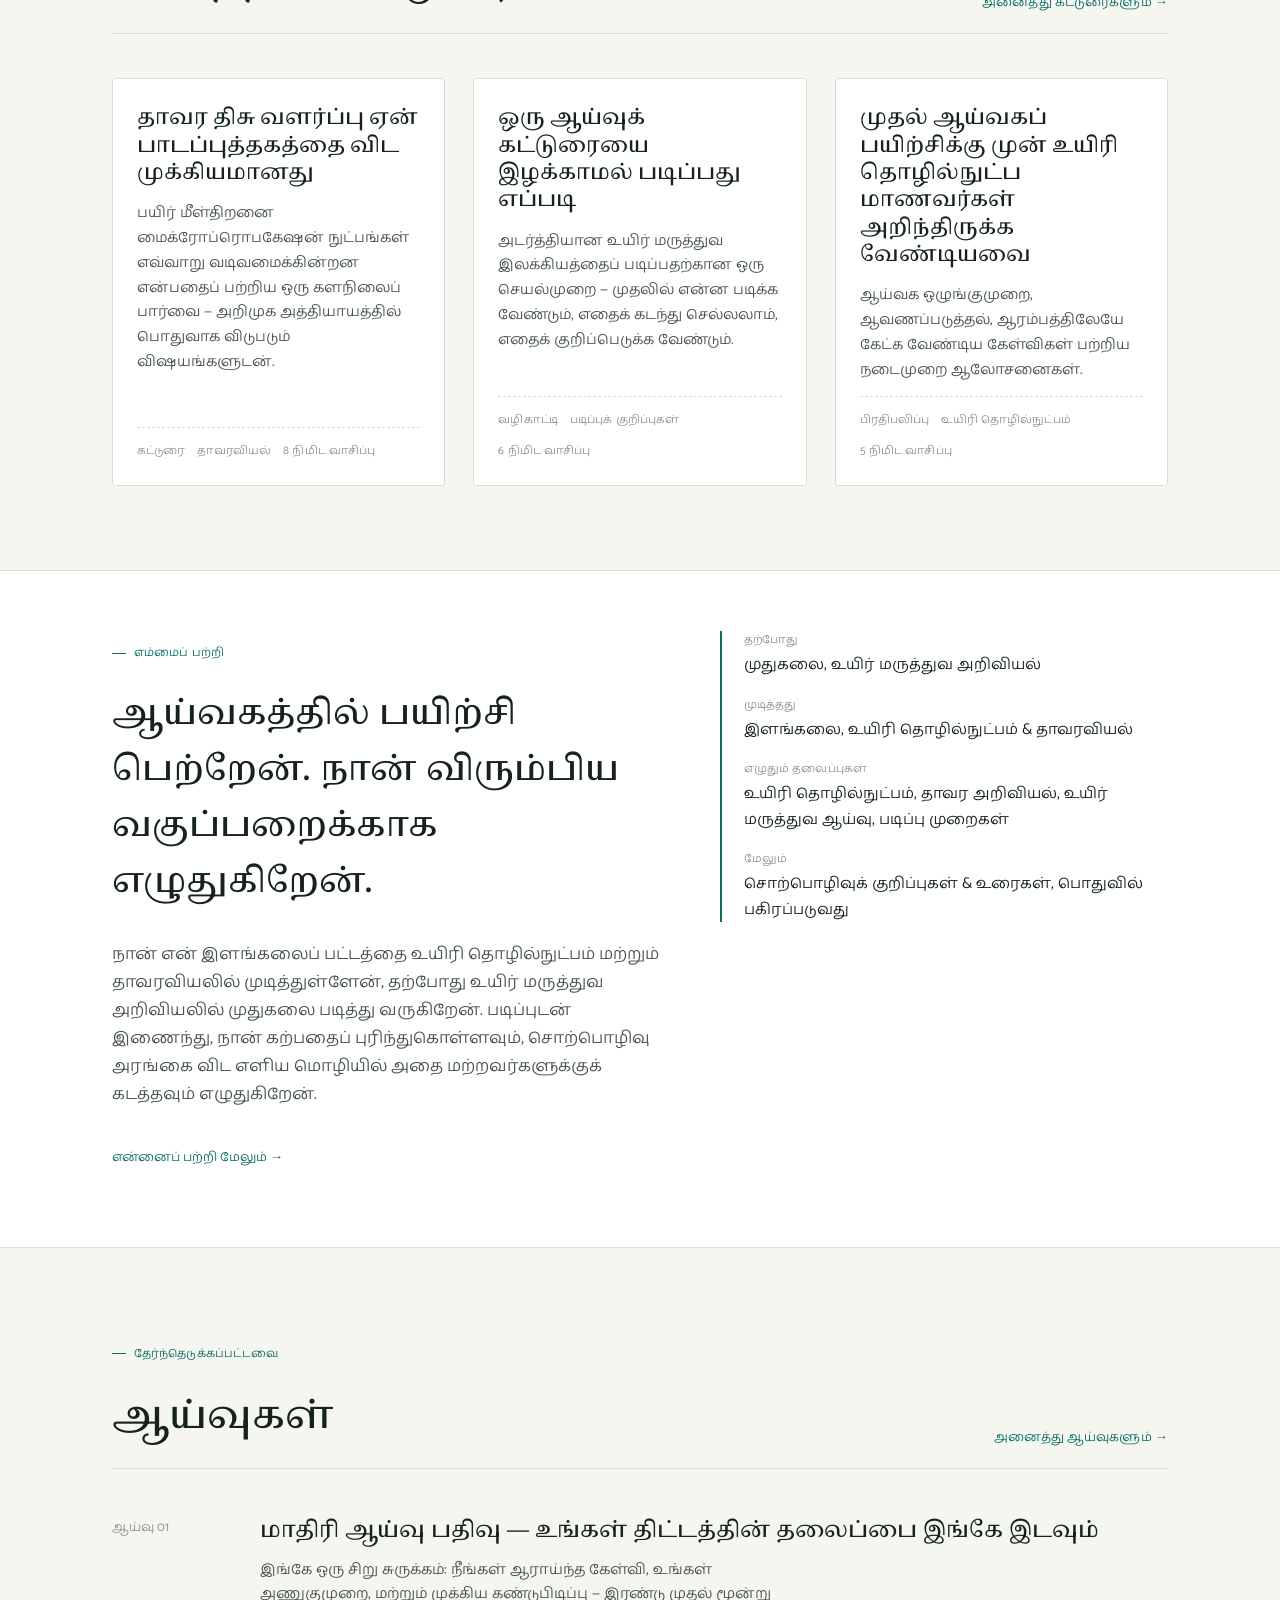
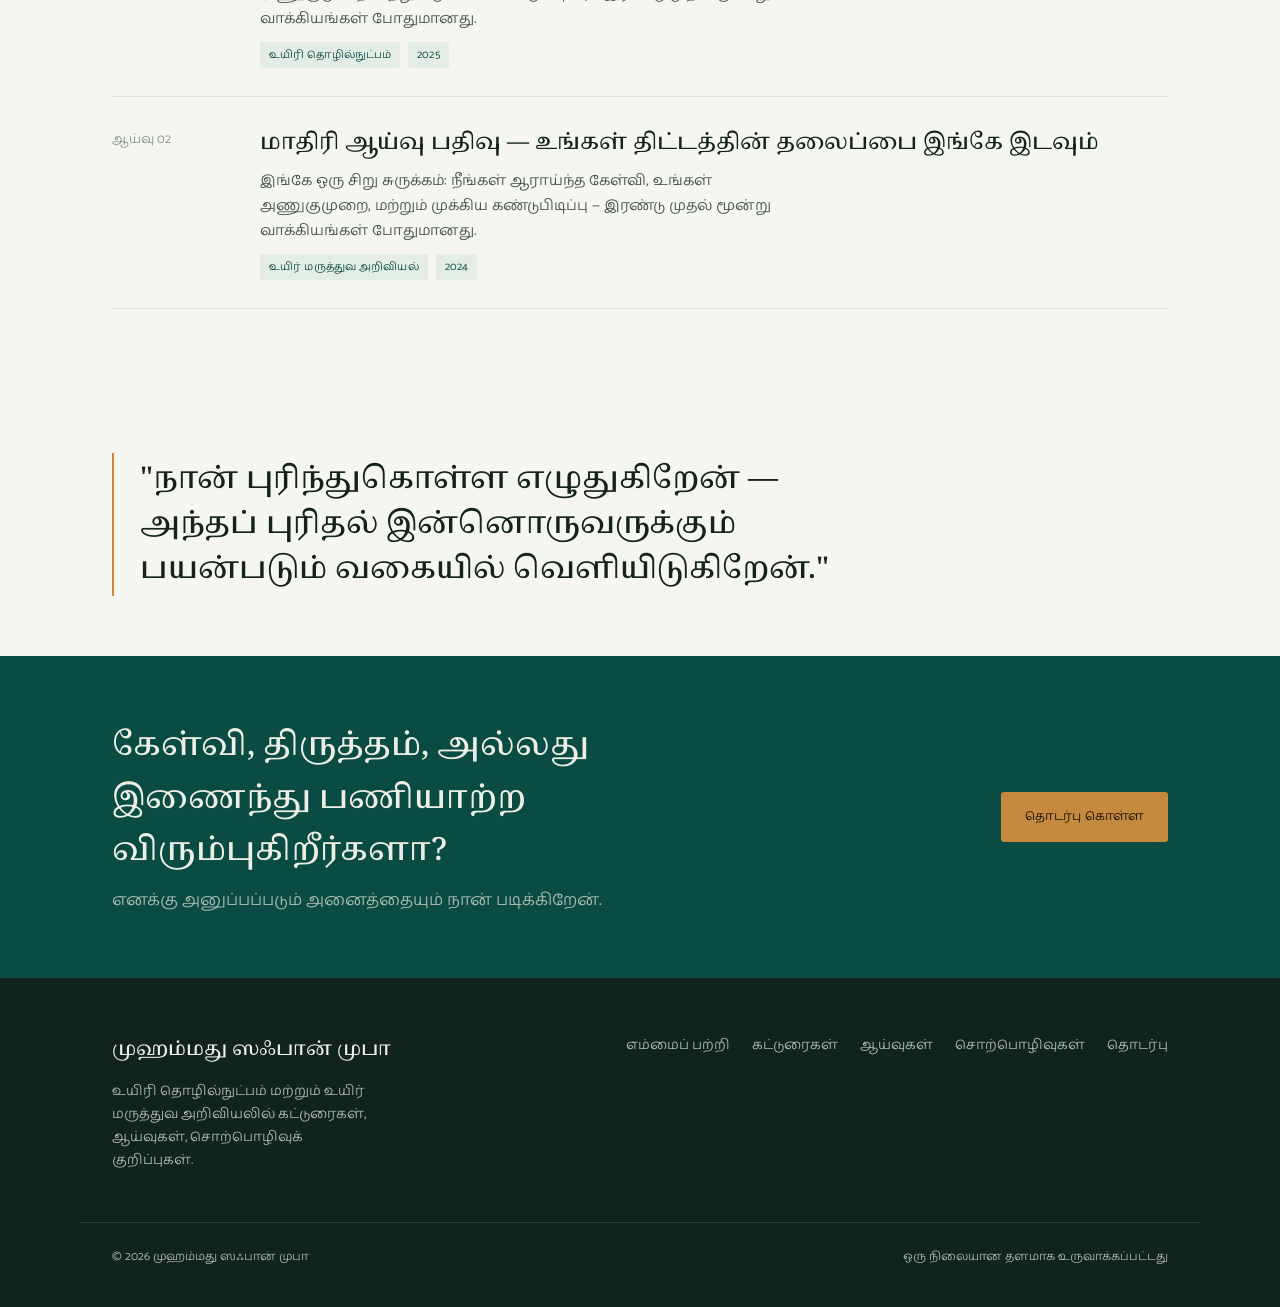
==== commit e1e28976: "Update index.html" ====
--- a/index.html
+++ b/index.html
@@ -29,7 +29,7 @@
 
 <header class="hero">
   <div class="wrap">
-    <p class="label on-dark">உயிரி தொழில்நுட்பம் · தாவரவியல் · உயிர் மருத்துவ அறிவியல்</p>
+    <p class="label on-dark">கற்பவனாக இரு · கற்பிப்பவனாக இரு · கற்பவனுக்கு உதவுபவனாக இரு</p>
     <h1>முபாவின் Online வகுப்பறையோடு இணைந்துள்ளீர்கள்,<br><em> இது மாணவர்களாகிய உங்களின் நலன் கருதி உருவாக்கப்பட்ட இணையதளம்.</em></h1>
     <p class="lede">நான் உயிரி தொழில்நுட்பம் மற்றும் உயிர் மருத்துவ அறிவியலில் கற்கும் விஷயங்களை இங்கே பகிர்கிறேன். இது தவிர உயர்தர வகுப்புகளும் இத்தளத்தினூடு இடம்பெறும்.</p>
     <div class="hero-actions">
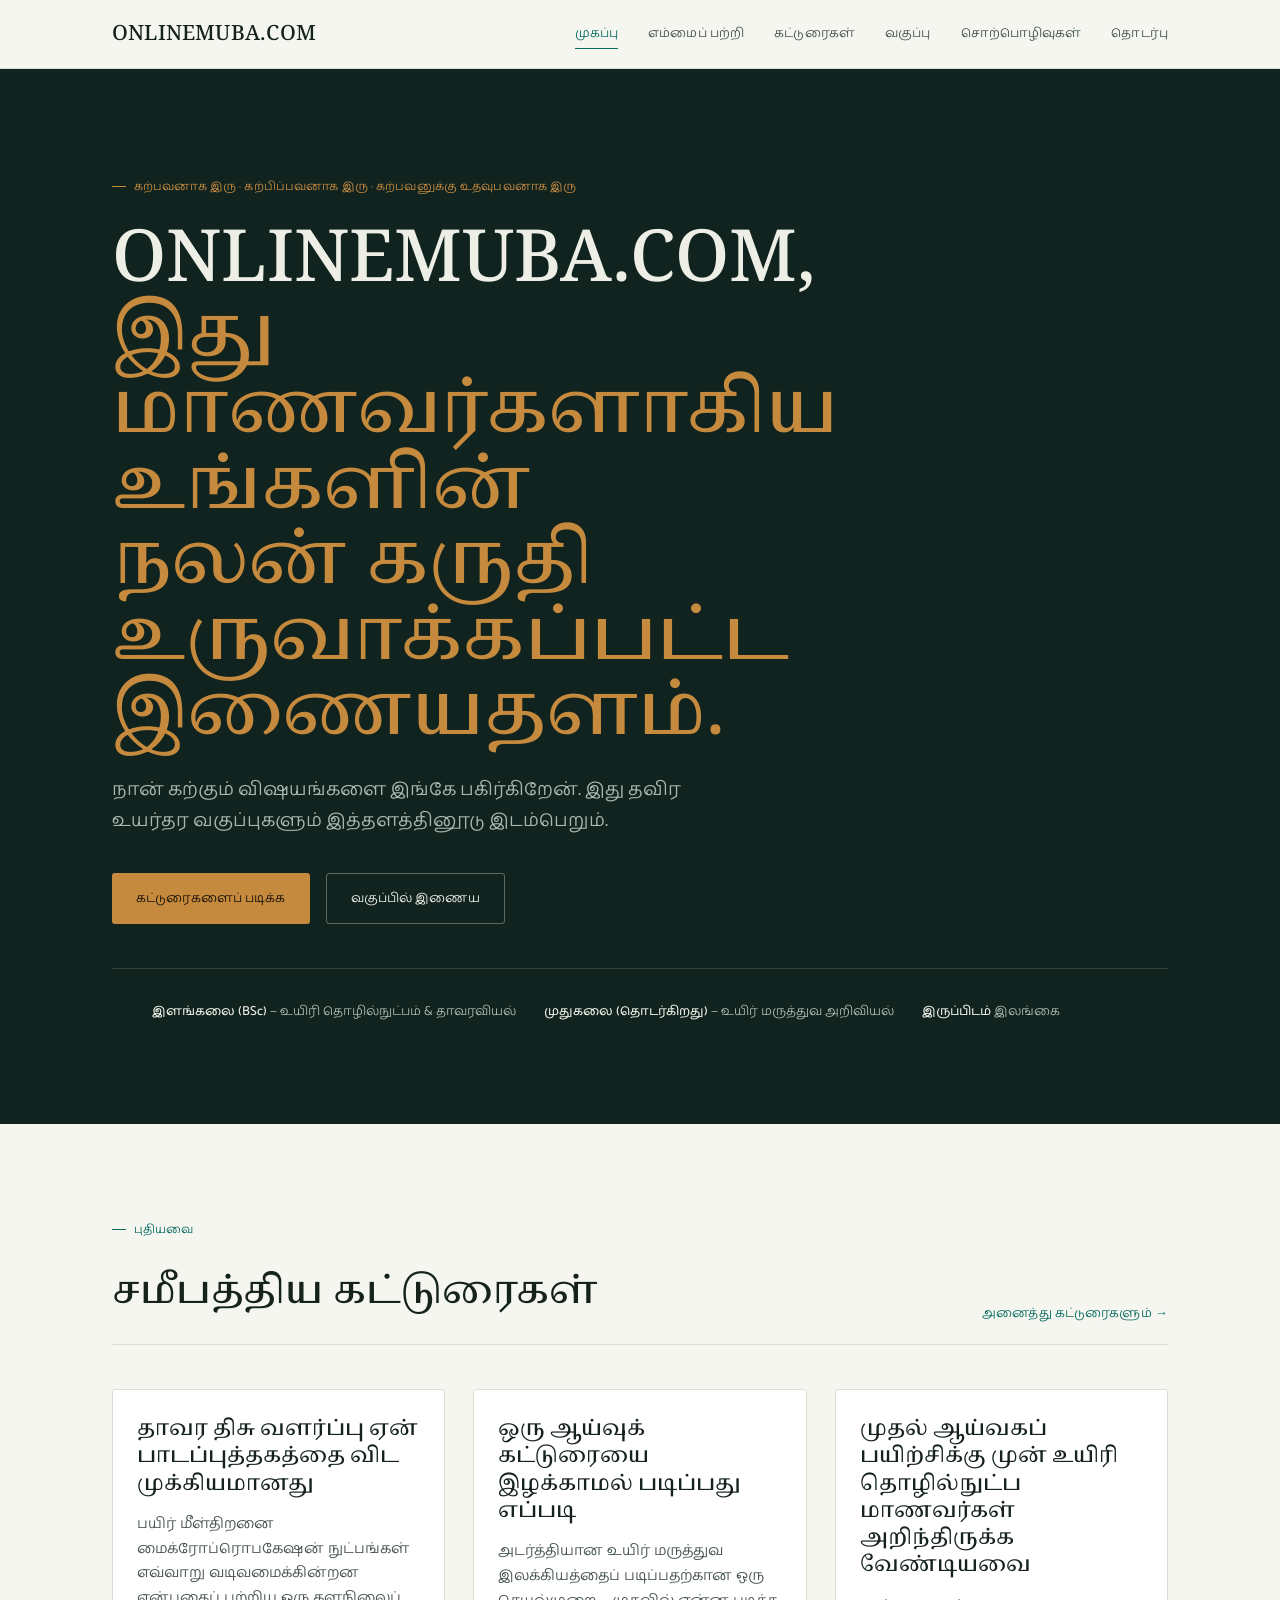
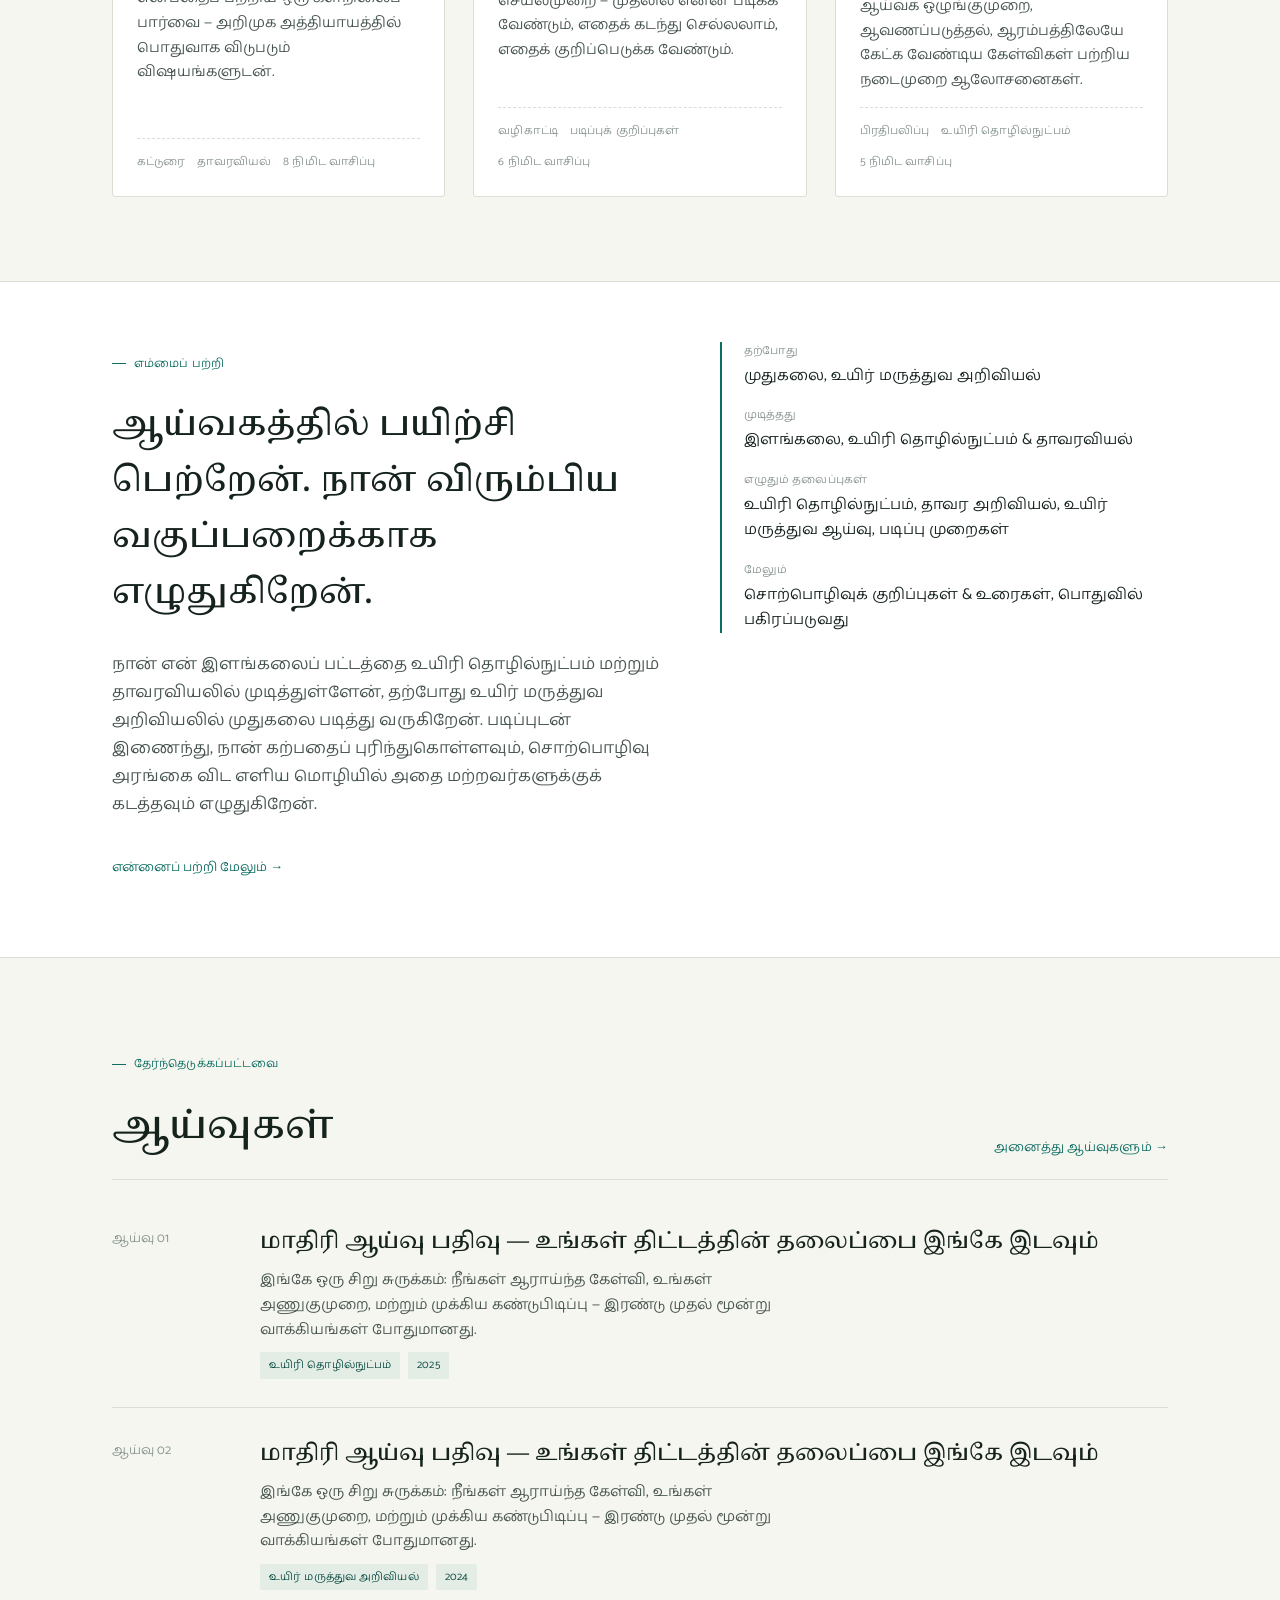
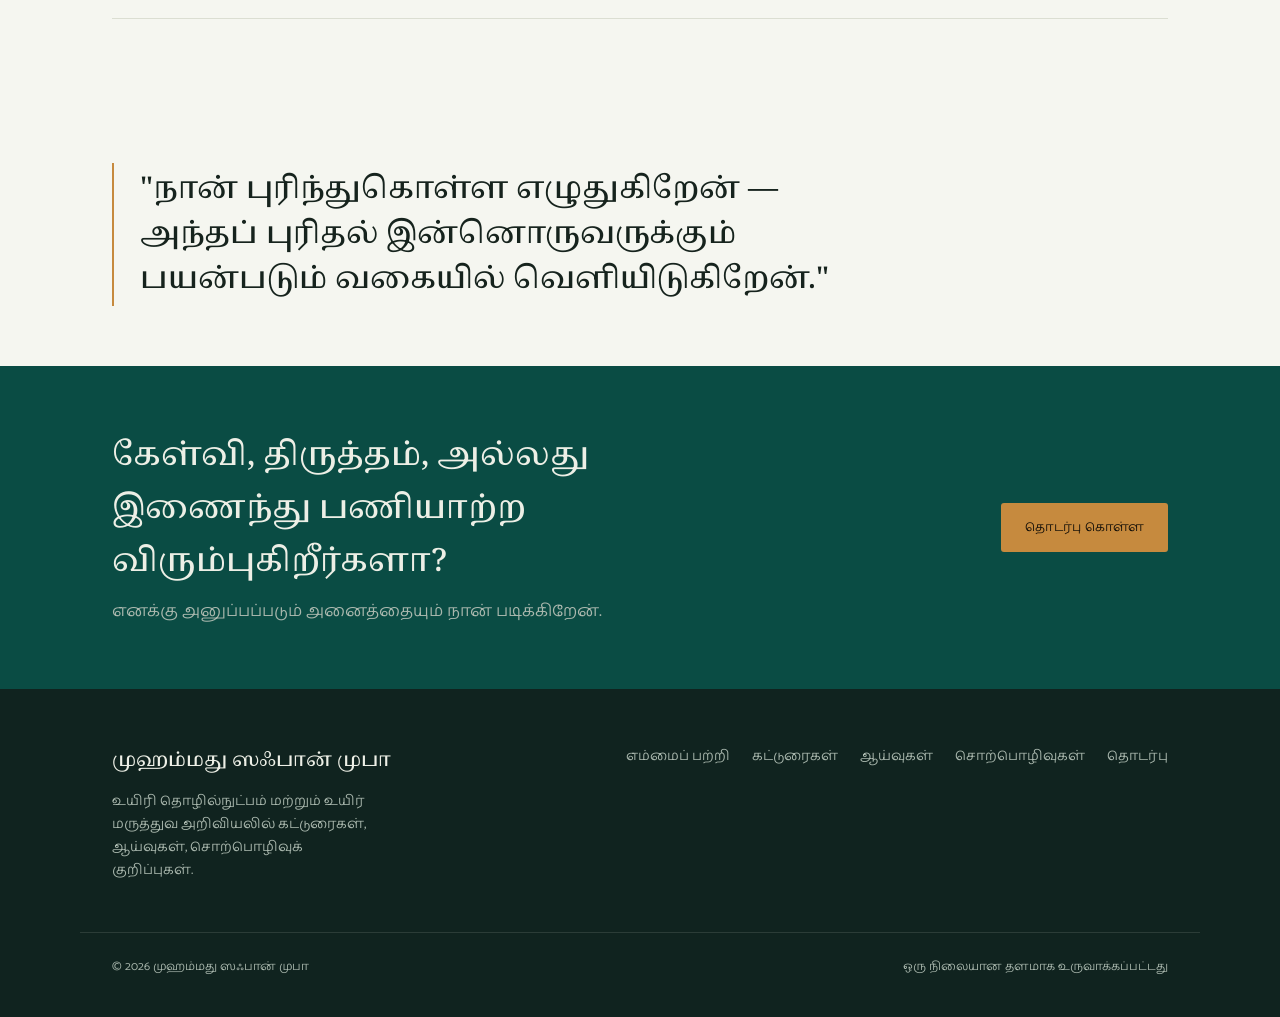
==== commit 8d162b00: "Update index.html" ====
--- a/index.html
+++ b/index.html
@@ -30,8 +30,8 @@
 <header class="hero">
   <div class="wrap">
     <p class="label on-dark">கற்பவனாக இரு · கற்பிப்பவனாக இரு · கற்பவனுக்கு உதவுபவனாக இரு</p>
-    <h1>முபாவின் Online வகுப்பறையோடு இணைந்துள்ளீர்கள்,<br><em> இது மாணவர்களாகிய உங்களின் நலன் கருதி உருவாக்கப்பட்ட இணையதளம்.</em></h1>
-    <p class="lede">நான் உயிரி தொழில்நுட்பம் மற்றும் உயிர் மருத்துவ அறிவியலில் கற்கும் விஷயங்களை இங்கே பகிர்கிறேன். இது தவிர உயர்தர வகுப்புகளும் இத்தளத்தினூடு இடம்பெறும்.</p>
+    <h1>ONLINEMUBA.COM,<br><em> இது மாணவர்களாகிய உங்களின் நலன் கருதி உருவாக்கப்பட்ட இணையதளம்.</em></h1>
+    <p class="lede">நான் கற்கும் விஷயங்களை இங்கே பகிர்கிறேன். இது தவிர உயர்தர வகுப்புகளும் இத்தளத்தினூடு இடம்பெறும்.</p>
     <div class="hero-actions">
       <a href="writings.html" class="btn btn-primary">கட்டுரைகளைப் படிக்க</a>
       <a href="research.html" class="btn btn-ghost">வகுப்பில் இணைய</a>
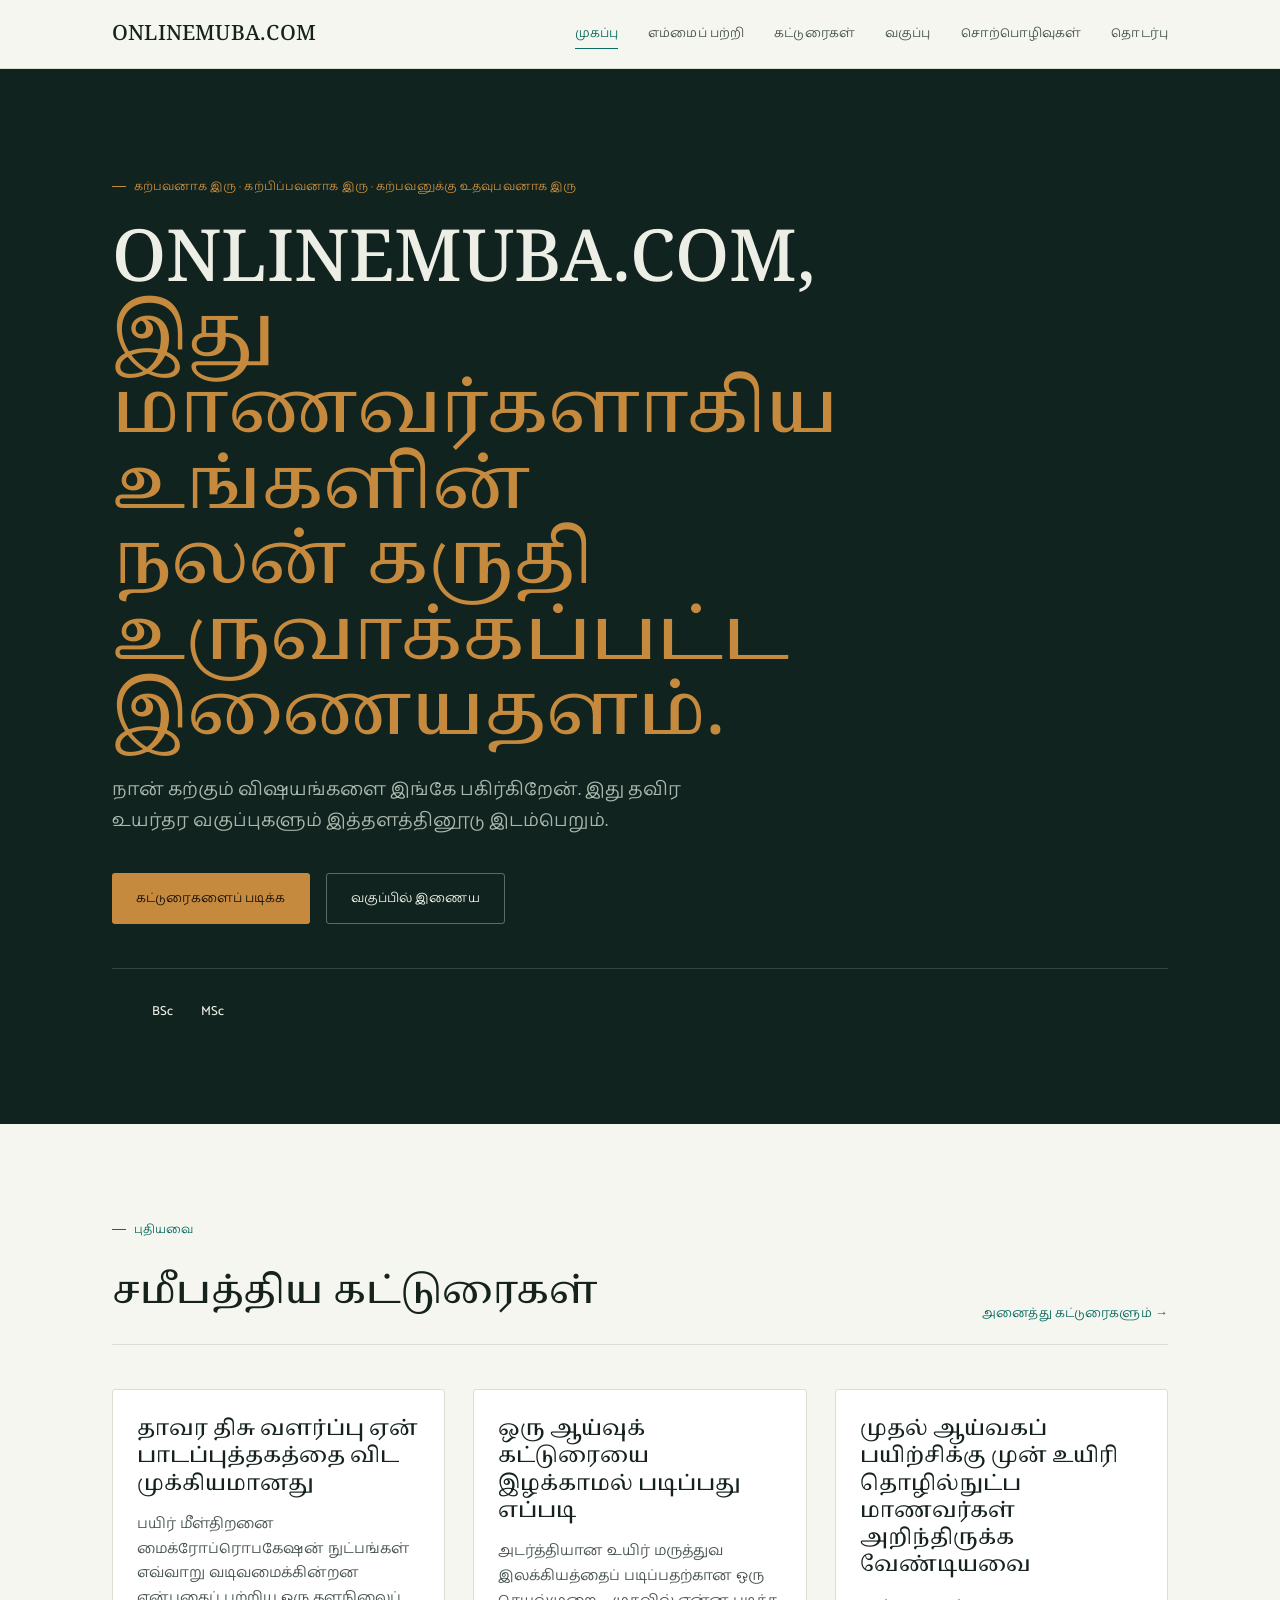
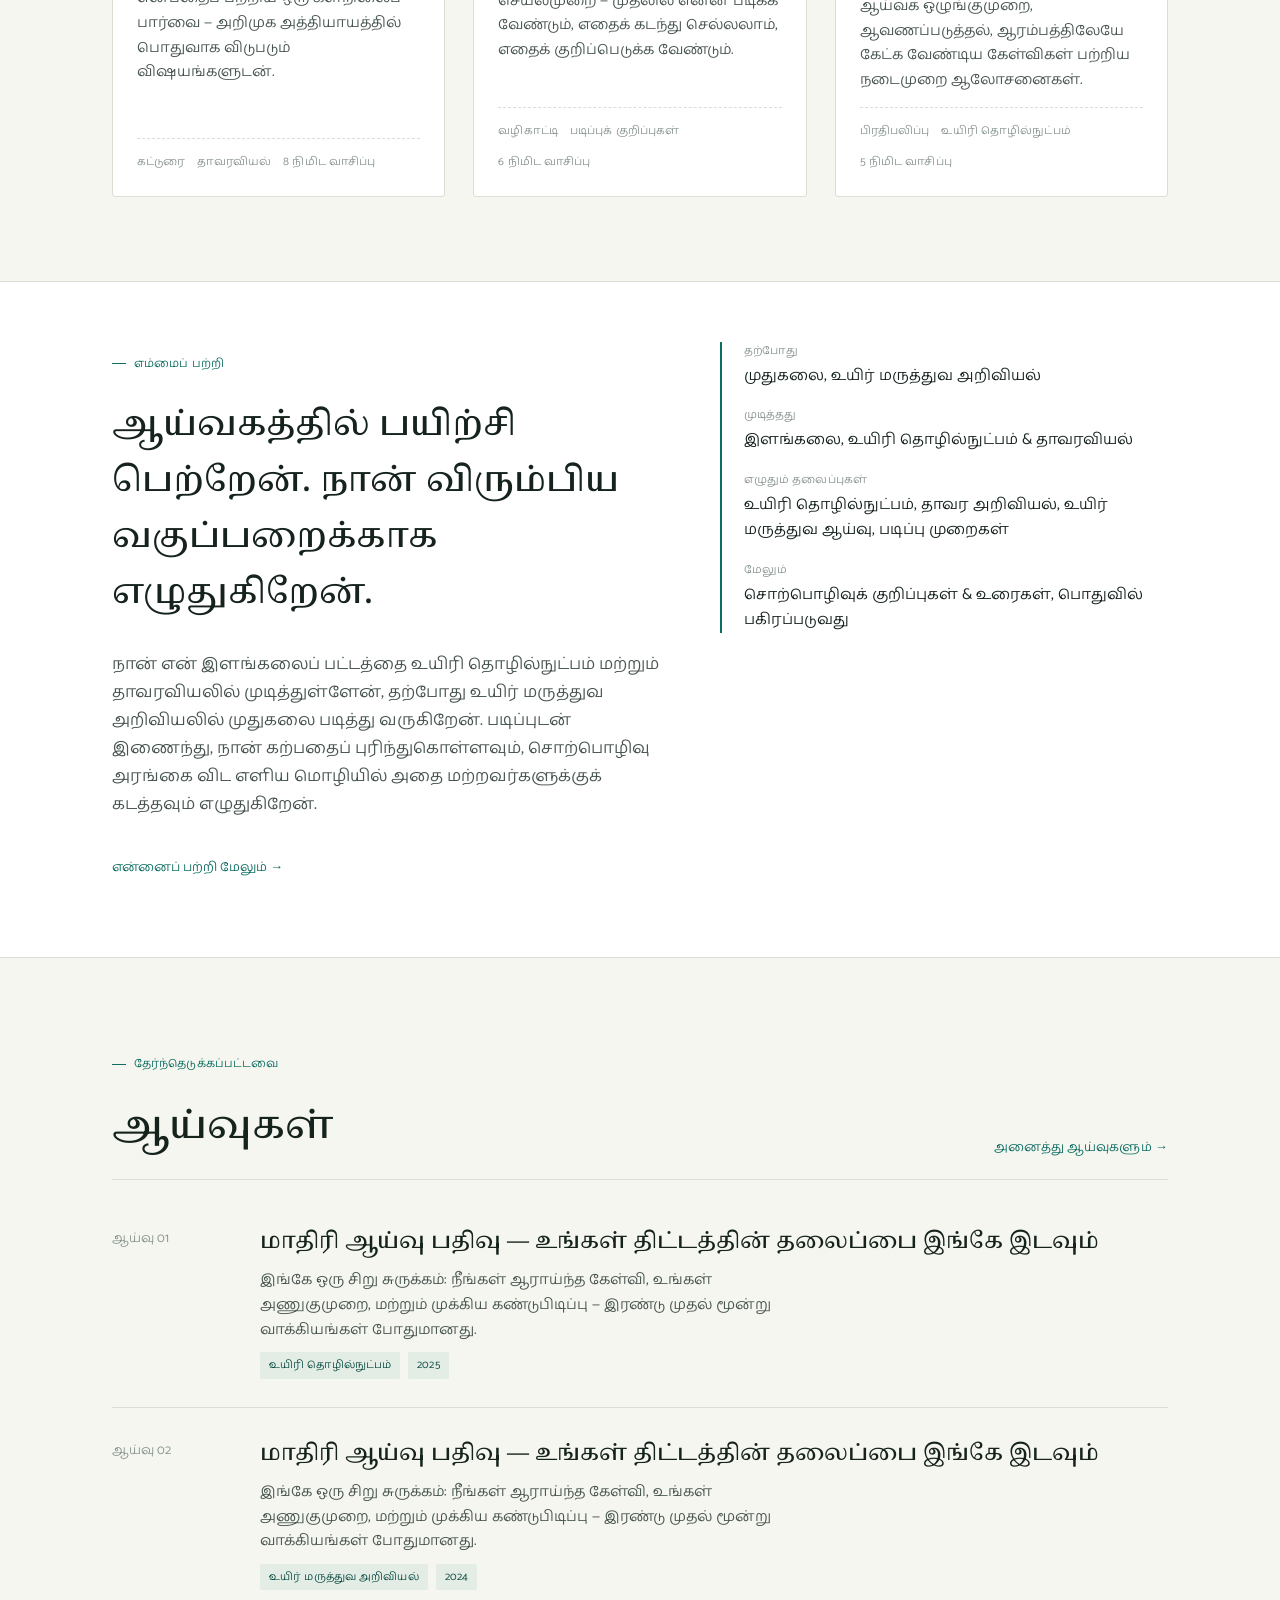
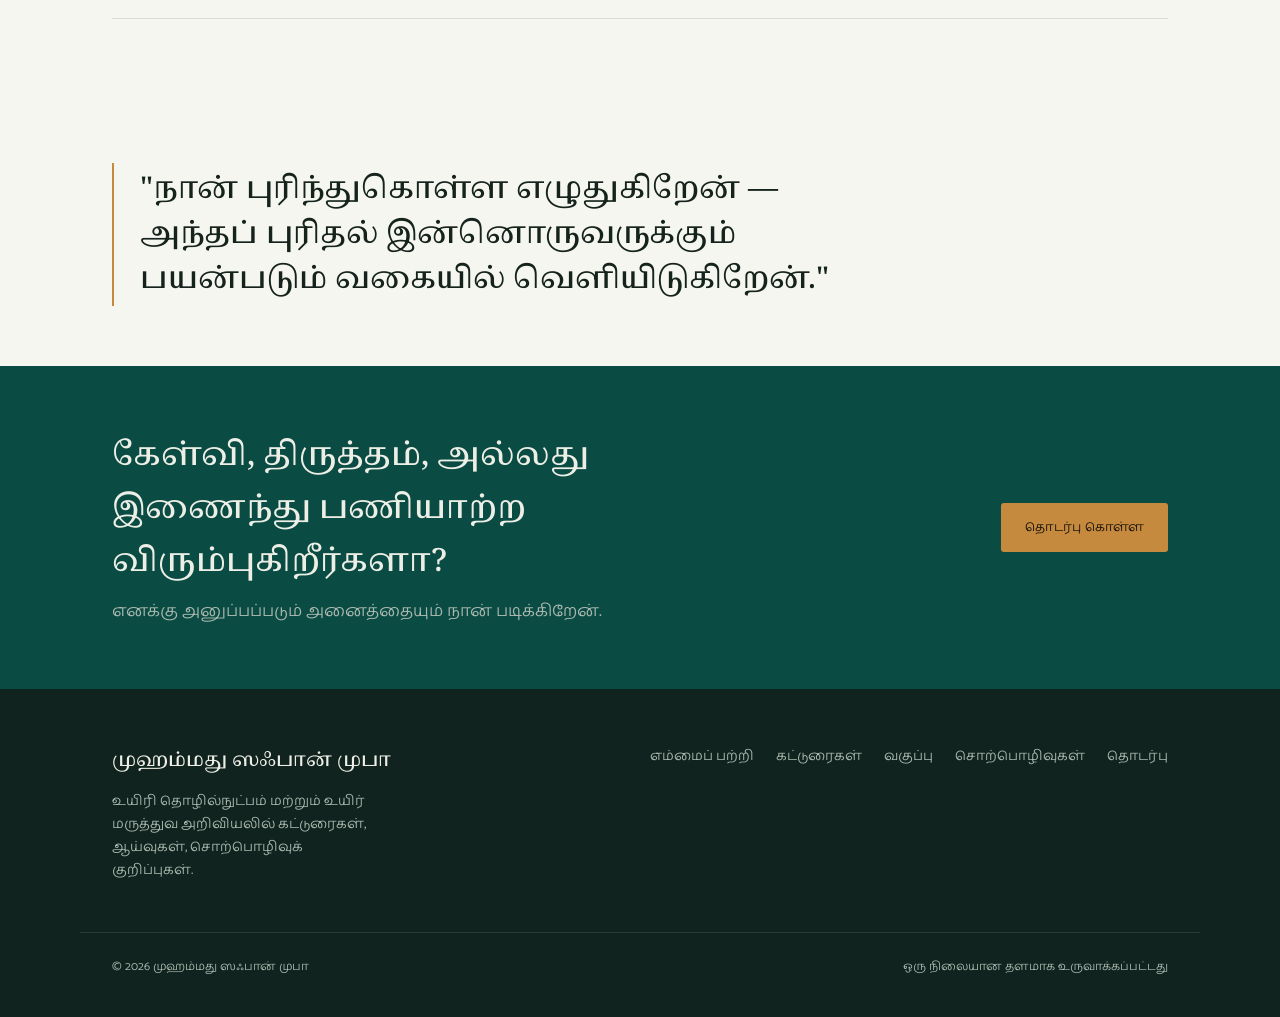
==== commit b5f24575: "Update index.html" ====
--- a/index.html
+++ b/index.html
@@ -37,9 +37,8 @@
       <a href="research.html" class="btn btn-ghost">வகுப்பில் இணைய</a>
     </div>
     <ul class="credentials">
-      <li><strong>இளங்கலை (BSc)</strong> — உயிரி தொழில்நுட்பம் &amp; தாவரவியல்</li>
-      <li><strong>முதுகலை (தொடர்கிறது)</strong> — உயிர் மருத்துவ அறிவியல்</li>
-      <li><strong>இருப்பிடம்</strong> இலங்கை</li>
+      <li><strong>BSc</strong> 
+      <li><strong>MSc</strong> 
     </ul>
   </div>
 </header>
@@ -156,7 +155,7 @@
     <ul class="f-links">
       <li><a href="about.html">எம்மைப் பற்றி</a></li>
       <li><a href="writings.html">கட்டுரைகள்</a></li>
-      <li><a href="research.html">ஆய்வுகள்</a></li>
+      <li><a href="research.html">வகுப்பு</a></li>
       <li><a href="lectures.html">சொற்பொழிவுகள்</a></li>
       <li><a href="contact.html">தொடர்பு</a></li>
     </ul>
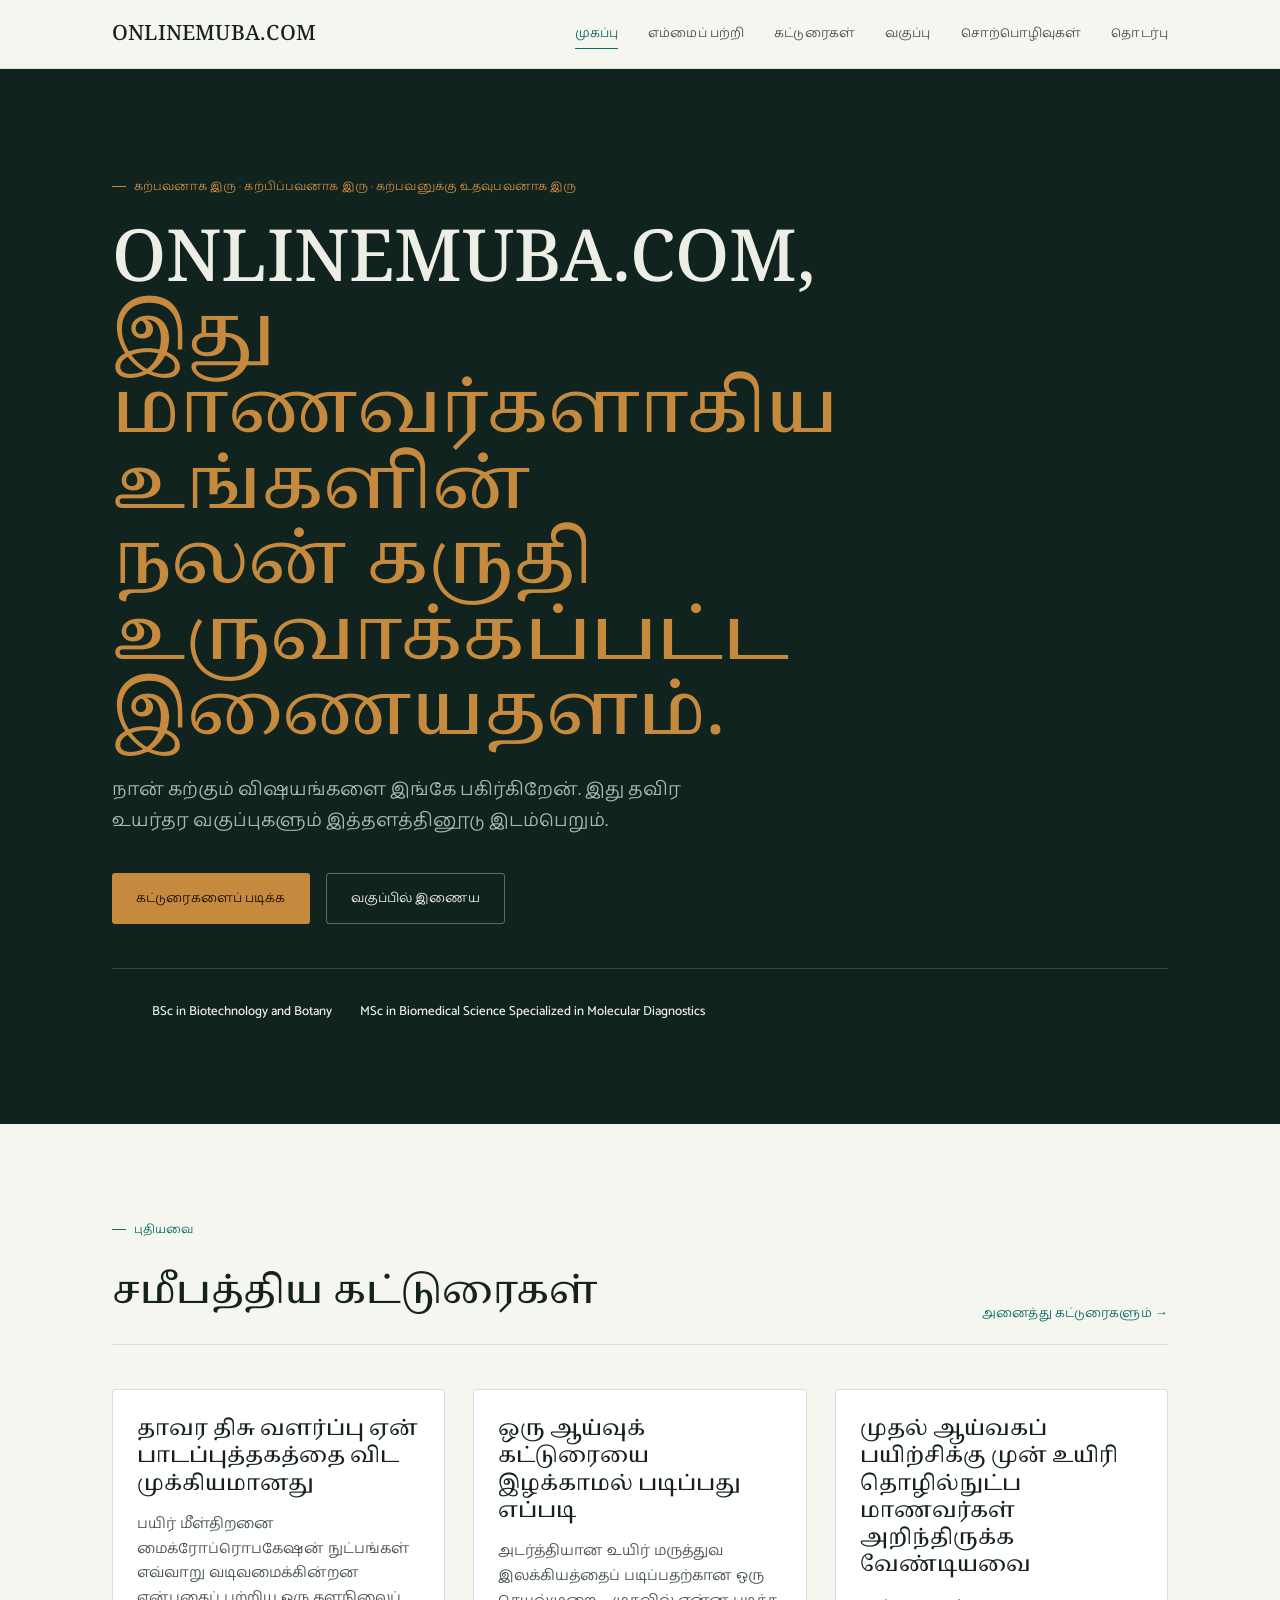
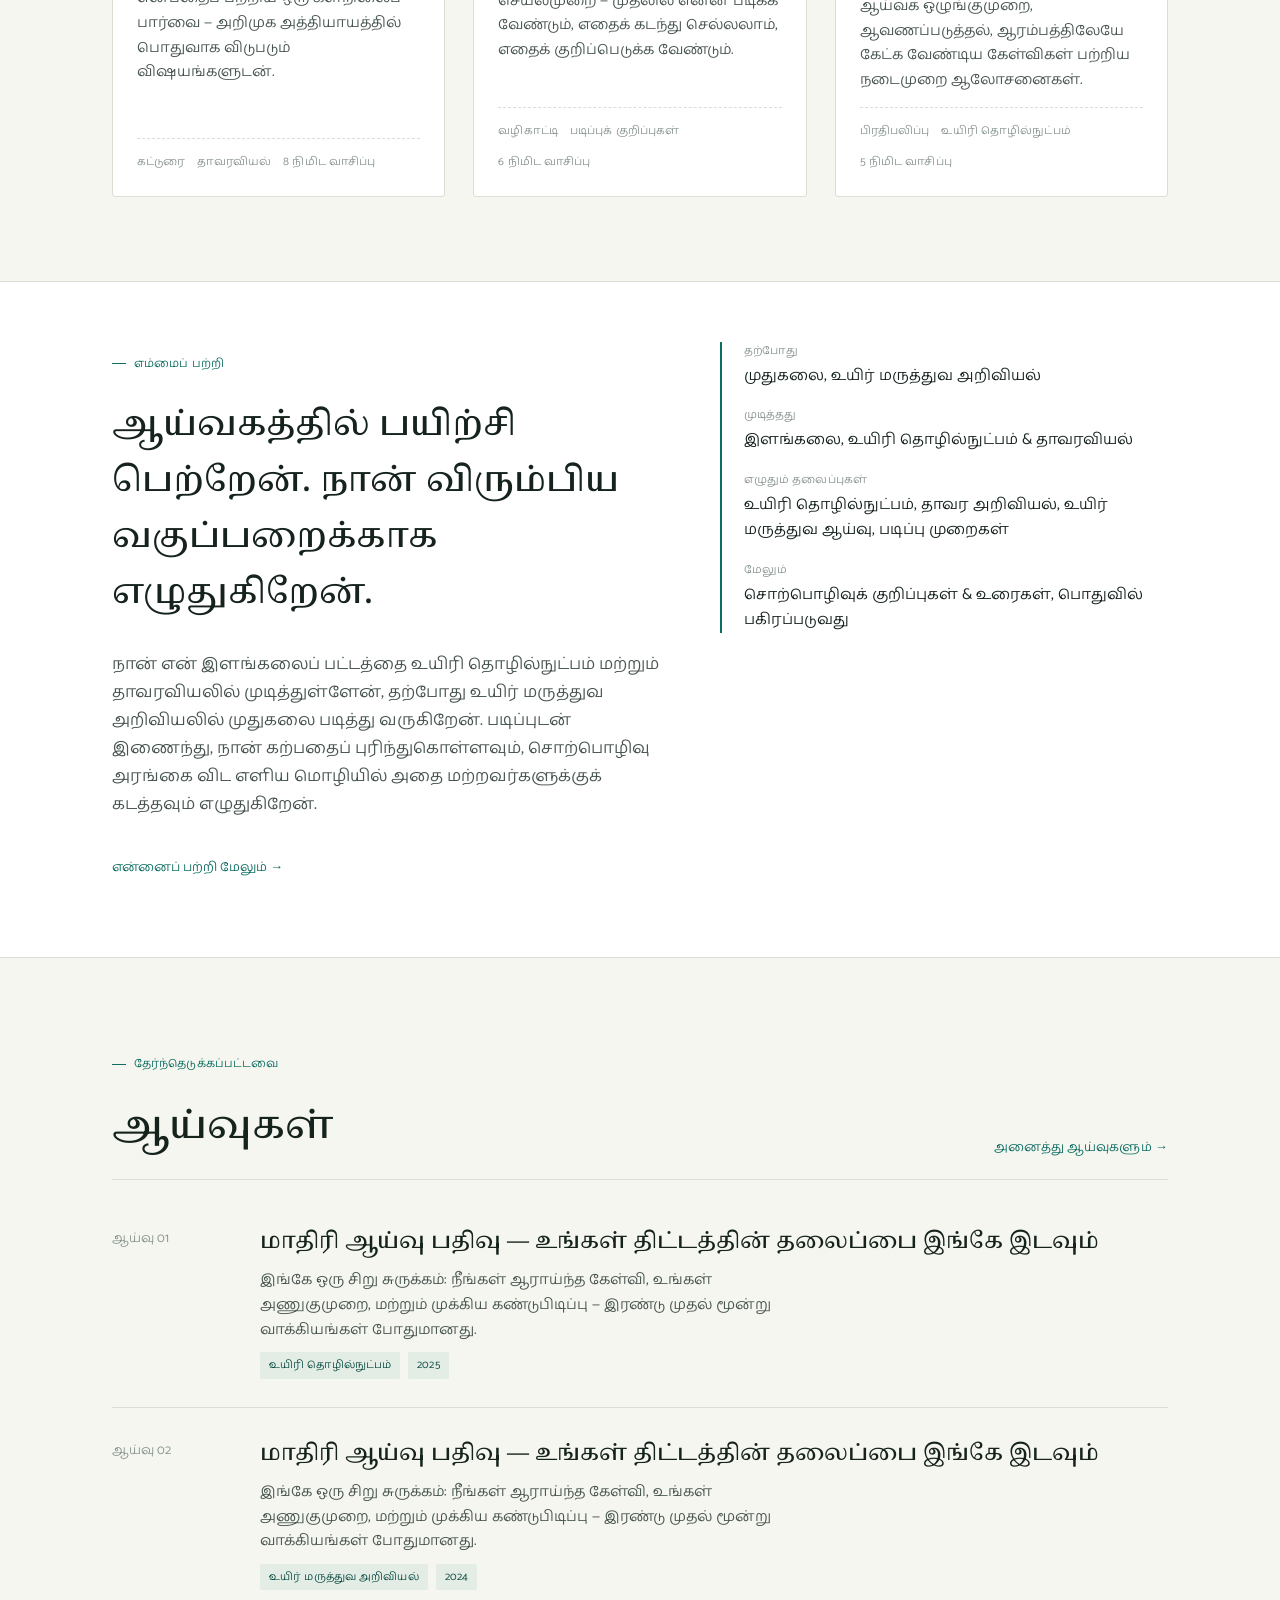
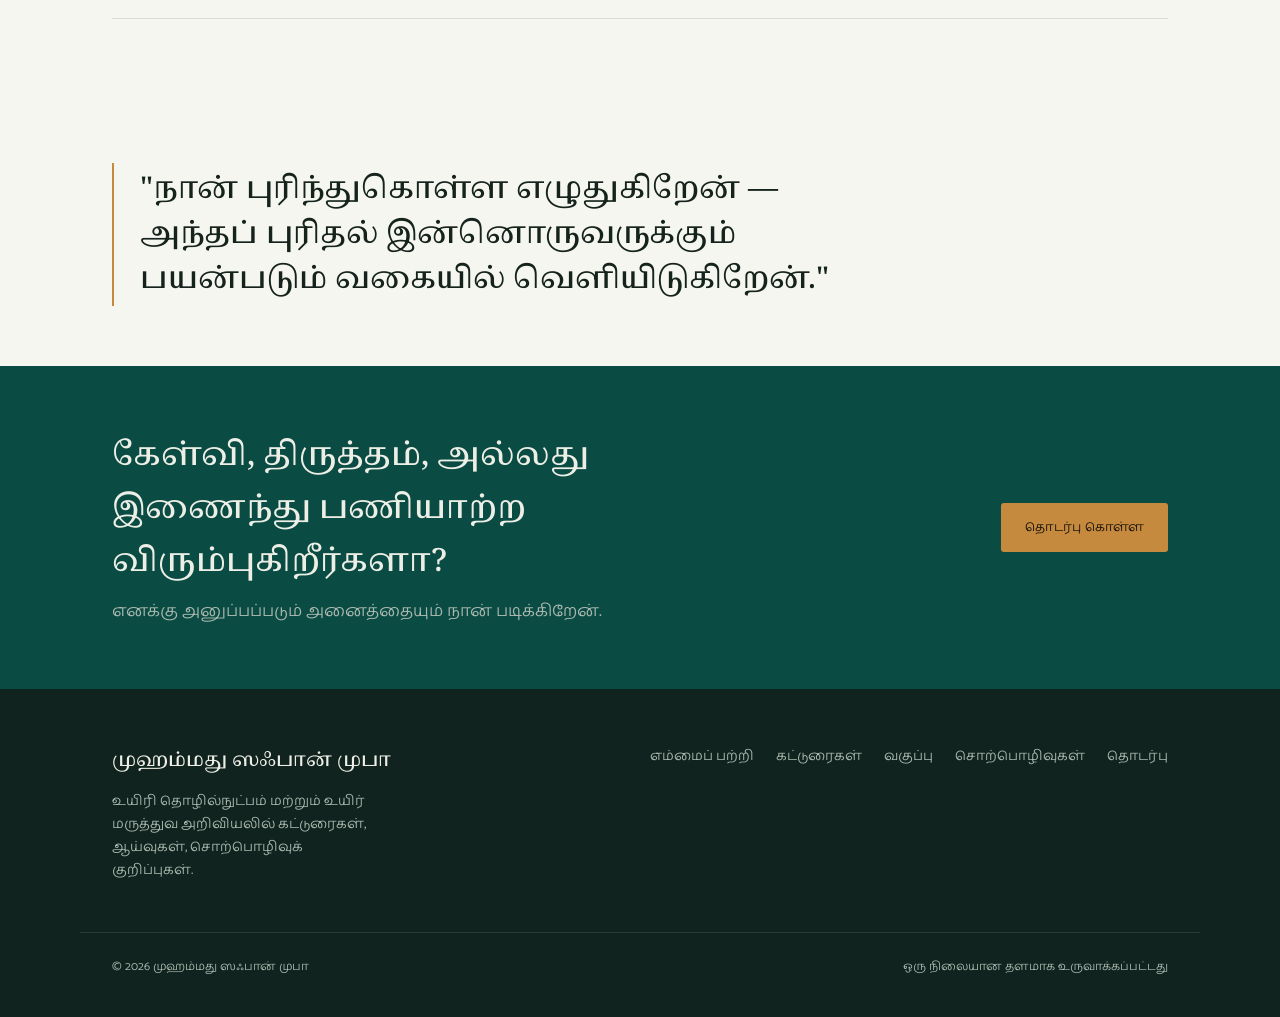
==== commit bb22a613: "Update index.html" ====
--- a/index.html
+++ b/index.html
@@ -37,8 +37,8 @@
       <a href="research.html" class="btn btn-ghost">வகுப்பில் இணைய</a>
     </div>
     <ul class="credentials">
-      <li><strong>BSc</strong> 
-      <li><strong>MSc</strong> 
+      <li><strong>BSc in Biotechnology and Botany</strong> 
+      <li><strong>MSc in Biomedical Science Specialized in Molecular Diagnostics</strong> 
     </ul>
   </div>
 </header>
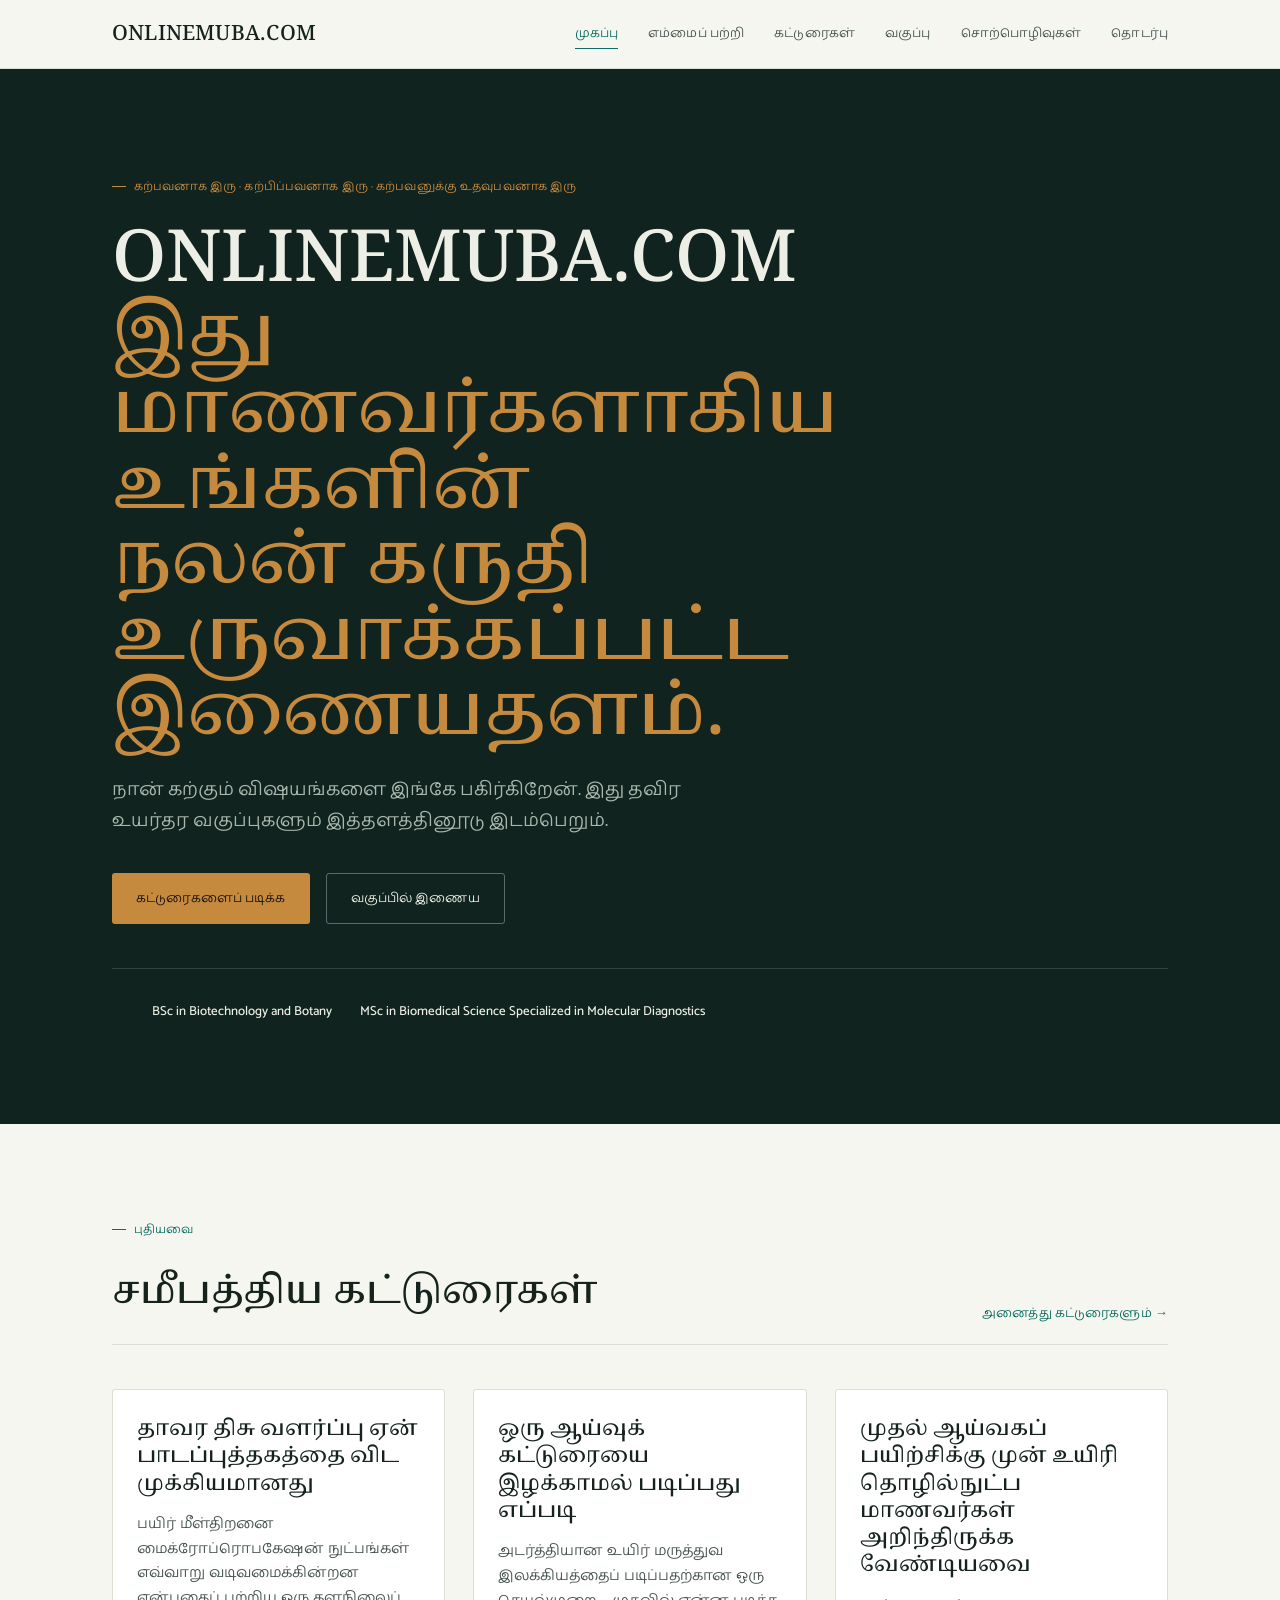
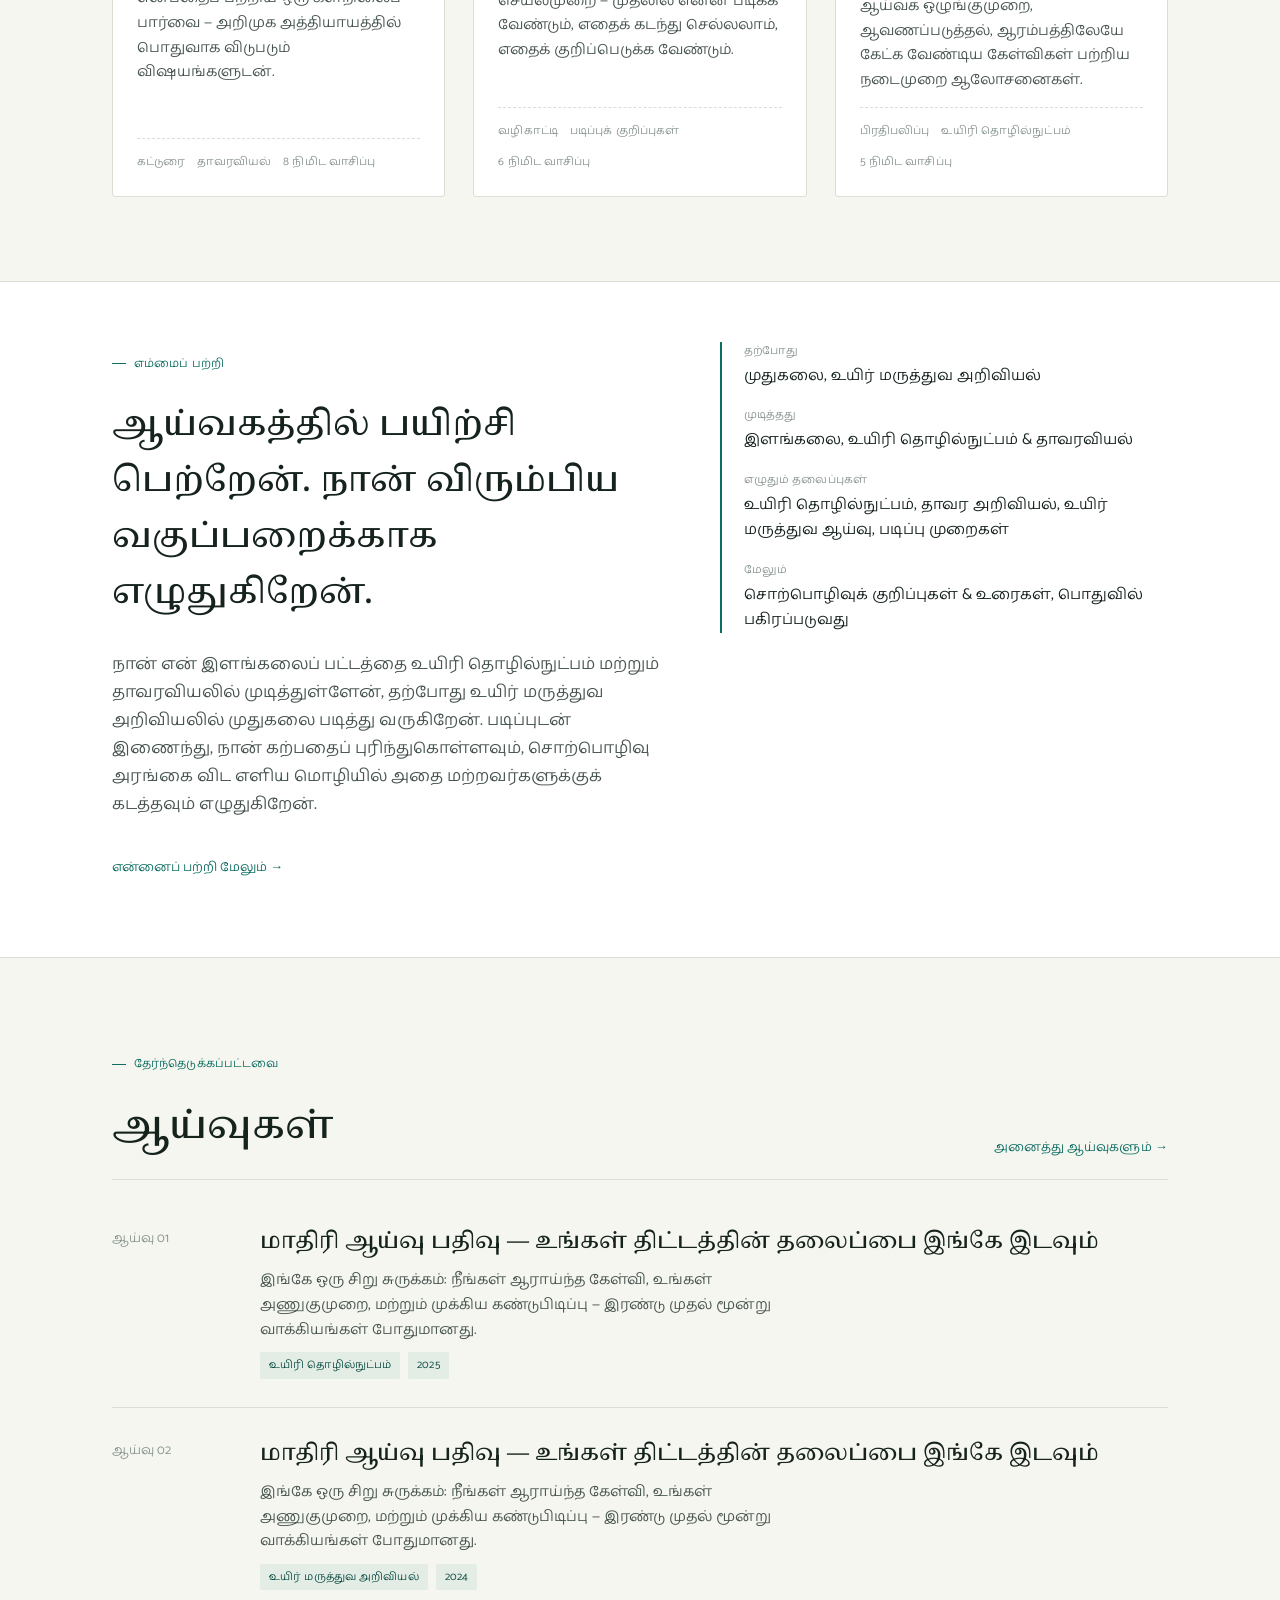
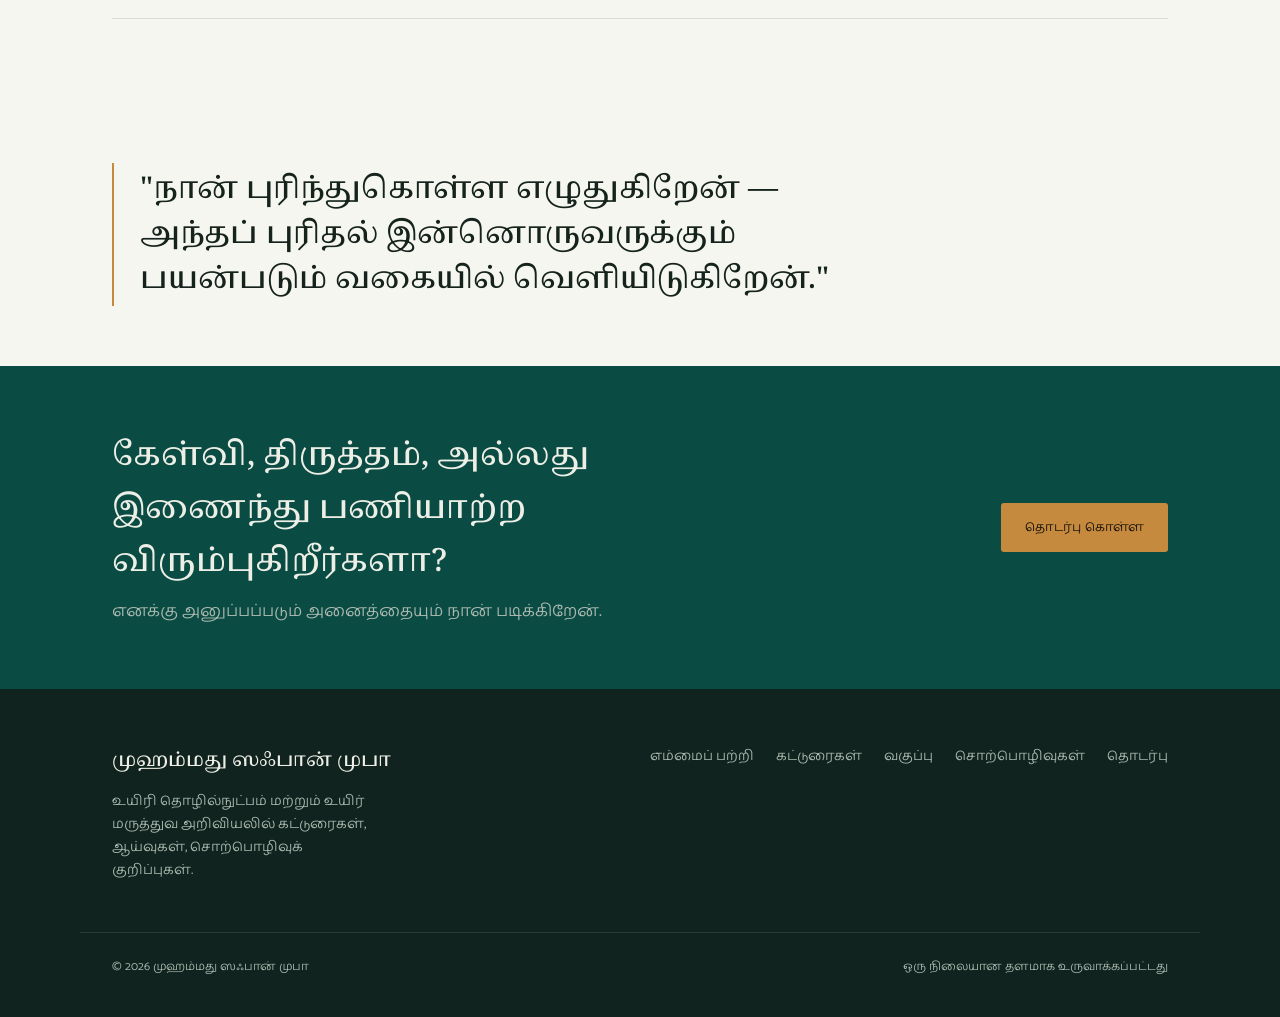
==== commit a0466065: "Update index.html" ====
--- a/index.html
+++ b/index.html
@@ -30,7 +30,7 @@
 <header class="hero">
   <div class="wrap">
     <p class="label on-dark">கற்பவனாக இரு · கற்பிப்பவனாக இரு · கற்பவனுக்கு உதவுபவனாக இரு</p>
-    <h1>ONLINEMUBA.COM,<br><em> இது மாணவர்களாகிய உங்களின் நலன் கருதி உருவாக்கப்பட்ட இணையதளம்.</em></h1>
+    <h1>ONLINEMUBA.COM<br><em> இது மாணவர்களாகிய உங்களின் நலன் கருதி உருவாக்கப்பட்ட இணையதளம்.</em></h1>
     <p class="lede">நான் கற்கும் விஷயங்களை இங்கே பகிர்கிறேன். இது தவிர உயர்தர வகுப்புகளும் இத்தளத்தினூடு இடம்பெறும்.</p>
     <div class="hero-actions">
       <a href="writings.html" class="btn btn-primary">கட்டுரைகளைப் படிக்க</a>
